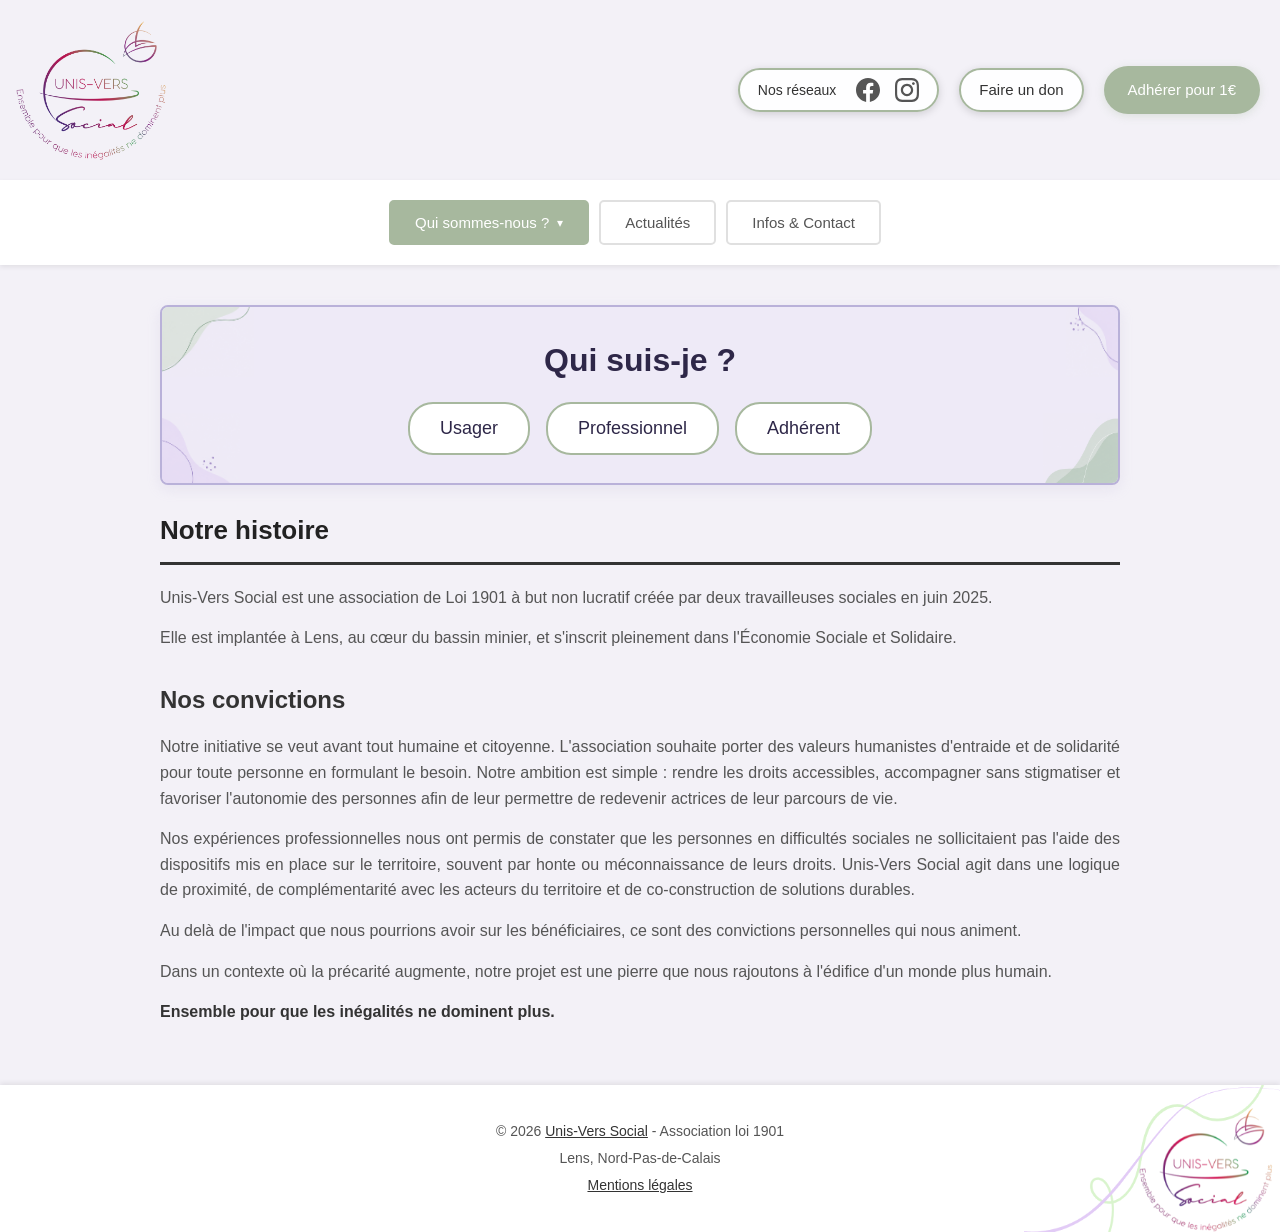
==== private/index.html @ 92f05b3d "footer 2026" ====
<!DOCTYPE html>
<html lang="fr">
<head>
    <meta charset="UTF-8">
    <meta name="viewport" content="width=device-width, initial-scale=1.0">
    <title>Unis-Vers Social - Association</title>
    <link rel="stylesheet" href="style.css">
    <script>
        // Restaure le vrai chemin après le fallback GitHub Pages (voir 404.html)
        (function () {
            var redirect = sessionStorage.redirect;
            delete sessionStorage.redirect;
            if (redirect && redirect !== location.pathname) {
                history.replaceState(null, null, redirect);
            }
        })();
    </script>
</head>
<body>
    <!-- Load Facebook SDK for JavaScript -->
    <div id="fb-root"></div>
    <script async defer crossorigin="anonymous" 
            src="https://connect.facebook.net/fr_FR/sdk.js#xfbml=1&version=v18.0"></script>

    <!-- Bandeau avec logo -->
    <header class="header-banner">
        <div class="header-content">
            <img src="logo.png" alt="Unis-Vers Social" class="logo-image" id="logoHome">
            <button type="button" class="mobile-menu-toggle" id="mobileMenuToggle" aria-label="Ouvrir le menu" aria-expanded="false" aria-controls="headerActions">
                <span></span>
                <span></span>
                <span></span>
            </button>
            <div class="header-actions" id="headerActions">
                <div class="social-networks">
                    <span class="social-label">Nos réseaux</span>
                    <a href="https://www.facebook.com/share/1DfZXjFBxr/" target="_blank" class="social-link" title="Facebook">
                    <svg width="24" height="24" viewBox="0 0 24 24" fill="currentColor">
                        <path d="M24 12.073c0-6.627-5.373-12-12-12s-12 5.373-12 12c0 5.99 4.388 10.954 10.125 11.854v-8.385H7.078v-3.47h3.047V9.43c0-3.007 1.792-4.669 4.533-4.669 1.312 0 2.686.235 2.686.235v2.953H15.83c-1.491 0-1.956.925-1.956 1.874v2.25h3.328l-.532 3.47h-2.796v8.385C19.612 23.027 24 18.062 24 12.073z"/>
                    </svg>
                </a>
                <a href="#" target="_blank" class="social-link" title="Instagram">
                    <svg width="24" height="24" viewBox="0 0 24 24" fill="currentColor">
                        <path d="M12 2.163c3.204 0 3.584.012 4.85.07 3.252.148 4.771 1.691 4.919 4.919.058 1.265.069 1.645.069 4.849 0 3.205-.012 3.584-.069 4.849-.149 3.225-1.664 4.771-4.919 4.919-1.266.058-1.644.07-4.85.07-3.204 0-3.584-.012-4.849-.07-3.26-.149-4.771-1.699-4.919-4.92-.058-1.265-.07-1.644-.07-4.849 0-3.204.013-3.583.07-4.849.149-3.227 1.664-4.771 4.919-4.919 1.266-.057 1.645-.069 4.849-.069zm0-2.163c-3.259 0-3.667.014-4.947.072-4.358.2-6.78 2.618-6.98 6.98-.059 1.281-.073 1.689-.073 4.948 0 3.259.014 3.668.072 4.948.2 4.358 2.618 6.78 6.98 6.98 1.281.058 1.689.072 4.948.072 3.259 0 3.668-.014 4.948-.072 4.354-.2 6.782-2.618 6.979-6.98.059-1.28.073-1.689.073-4.948 0-3.259-.014-3.667-.072-4.947-.196-4.354-2.617-6.78-6.979-6.98-1.281-.059-1.69-.073-4.949-.073zm0 5.838c-3.403 0-6.162 2.759-6.162 6.162s2.759 6.163 6.162 6.163 6.162-2.759 6.162-6.163c0-3.403-2.759-6.162-6.162-6.162zm0 10.162c-2.209 0-4-1.79-4-4 0-2.209 1.791-4 4-4s4 1.791 4 4c0 2.21-1.791 4-4 4zm6.406-11.845c-.796 0-1.441.645-1.441 1.44s.645 1.44 1.441 1.44c.795 0 1.439-.645 1.439-1.44s-.644-1.44-1.439-1.44z"/>
                    </svg>
                </a>
            </div>
            <a href="https://www.helloasso.com/associations/unis-vers-social/paiements/dons-association-unis-vers-social" target="_blank" class="donation-button-secondary" id="donationButton">
                Faire un don
            </a>
            <a href="https://urls.fr/rb1Bbg" target="_blank" class="join-button" id="joinButton">
                Adhérer pour 1€
            </a>
            </div>
        </div>
    </header>

    <!-- Navigation -->
    <nav class="navigation">
        <div class="nav-item has-submenu nav-not-adherent" data-submenu="qui-sommes-nous">
            <button type="button" class="nav-button nav-category-toggle active" aria-expanded="false">
                Qui sommes-nous ? <span class="nav-chevron-inline">▾</span>
            </button>
            <div class="nav-dropdown" data-submenu-panel="qui-sommes-nous">
                <button type="button" class="nav-button nav-always active" data-section="identite">Notre histoire</button>

                <button type="button" class="nav-button nav-always" data-section="equipes">Nos équipes</button>
            </div>
        </div>

        <div class="nav-item has-submenu nav-profile-only nav-hidden" data-submenu="services">
            <div class="nav-item-buttons">
                <button class="nav-button"
                        data-target-usager="services-usager"
                        data-target-professionnel="services-professionnel">Nos services & missions</button>
                <button type="button" class="nav-chevron-toggle" aria-label="Afficher les sous-pages" aria-expanded="false">▾</button>
            </div>
            <div class="nav-dropdown" data-submenu-panel="services"></div>
        </div>

        <button class="nav-button nav-profile-only nav-hidden"
                data-target-usager="modalites-usager"
                data-target-professionnel="modalites-professionnel">Nos modalités d'intervention</button>
        <button class="nav-button nav-pro-only nav-hidden"
                data-target-professionnel="partenaires-professionnel">Nos partenaires & financeurs</button>

        <div class="nav-item has-submenu nav-adherent-only nav-hidden" data-submenu="assemblee">
            <button type="button" class="nav-button nav-category-toggle" aria-expanded="false">
                Assemblée générale <span class="nav-chevron-inline">▾</span>
            </button>
            <div class="nav-dropdown" data-submenu-panel="assemblee"></div>
        </div>

        <button class="nav-button nav-always" data-section="actualites">Actualités</button>
        <button class="nav-button nav-always" data-section="contact">Infos & Contact</button>
        <span class="nav-profile-switcher" id="profileSwitcher"></span>
    </nav>

    <!-- Contenu principal -->
    <main class="main-content">
        <!-- Notre histoire -->
        <section class="content-section active" id="identite">
            <!-- Sélecteur de profil -->
            <div class="profile-selector">
                <div class="profile-selector-corners" aria-hidden="true">
                    <span class="corner-tl"></span>
                    <span class="corner-tr"></span>
                    <span class="corner-bl"></span>
                    <span class="corner-br"></span>
                </div>
                <p class="profile-selector-label">Qui suis-je ?</p>
                <div class="profile-selector-options">
                    <button class="profile-button" data-profile="usager">Usager</button>
                    <button class="profile-button" data-profile="professionnel">Professionnel</button>
                    <button class="profile-button" data-profile="adherent">Adhérent</button>
                </div>
            </div>

            <h1>Notre histoire</h1>

            <p>Unis-Vers Social est une association de Loi 1901 à but non lucratif créée par deux travailleuses sociales en juin 2025.</p>
            <p>Elle est implantée à Lens, au cœur du bassin minier, et s'inscrit pleinement dans l'Économie Sociale et Solidaire.</p>

            <h2>Nos convictions</h2>
            <p>Notre initiative se veut avant tout humaine et citoyenne. L'association souhaite porter des valeurs humanistes d'entraide et de solidarité pour toute personne en formulant le besoin. Notre ambition est simple : rendre les droits accessibles, accompagner sans stigmatiser et favoriser l'autonomie des personnes afin de leur permettre de redevenir actrices de leur parcours de vie.</p>
            <p>Nos expériences professionnelles nous ont permis de constater que les personnes en difficultés sociales ne sollicitaient pas l'aide des dispositifs mis en place sur le territoire, souvent par honte ou méconnaissance de leurs droits. Unis-Vers Social agit dans une logique de proximité, de complémentarité avec les acteurs du territoire et de co-construction de solutions durables.</p>
            <p>Au delà de l'impact que nous pourrions avoir sur les bénéficiaires, ce sont des convictions personnelles qui nous animent.</p>
            <p>Dans un contexte où la précarité augmente, notre projet est une pierre que nous rajoutons à l'édifice d'un monde plus humain.</p>
            <p><strong>Ensemble pour que les inégalités ne dominent plus.</strong></p>
        </section>

        <!-- Accueil profil Usager -->
        <section class="content-section" id="accueil-usager">
            <h1>Espace Usager</h1>
            <p>Contenu à venir.</p>
        </section>

        <!-- Accueil profil Professionnel -->
        <section class="content-section" id="accueil-professionnel">
            <h1>Espace Professionnel</h1>
            <p>Contenu à venir.</p>
        </section>

        <!-- Accueil profil Adhérent -->
        <section class="content-section" id="accueil-adherent">
            <h1>Espace Adhérent</h1>
            <p>Contenu à venir.</p>
        </section>

        <!-- Écran de code d'accès Adhérent -->
        <section class="content-section" id="adherent-code">
            <h1>Espace Adhérent</h1>
            <p>Cet espace est réservé aux adhérents de l'association. Merci de saisir votre code d'accès pour continuer.</p>
            <form id="adherentCodeForm" class="adherent-code-form">
                <input type="text" id="adherentCodeInput" class="adherent-code-input" placeholder="Code d'accès" autocomplete="off">
                <button type="submit" class="nav-button">Valider</button>
            </form>
            <p id="adherentCodeError" class="adherent-code-error" hidden>Code incorrect, merci de réessayer.</p>
        </section>

        <!-- Assemblée générale - Documents -->
        <section class="content-section" id="ag-documents">
            <h1>Documents</h1>
            <p>Contenu à venir.</p>
        </section>

        <!-- Assemblée générale - Évènements à venir -->
        <section class="content-section" id="ag-evenements">
            <h1>Évènements à venir</h1>
            <p>Contenu à venir.</p>
        </section>

        <!-- Assemblée générale - Mes propositions -->
        <section class="content-section" id="ag-propositions">
            <h1>Mes propositions</h1>
            <p>Vous avez une idée à soumettre au bureau de l'association ? Utilisez le formulaire ci-dessous.</p>
            <form id="propositionForm" class="proposition-form">
                <label for="propositionNom">Nom</label>
                <input type="text" id="propositionNom" name="nom" required>

                <label for="propositionPrenom">Prénom</label>
                <input type="text" id="propositionPrenom" name="prenom" required>

                <label for="propositionEmail">Email</label>
                <input type="email" id="propositionEmail" name="email" required>

                <label for="propositionTitre">Titre de la proposition</label>
                <input type="text" id="propositionTitre" name="titre" required>

                <label for="propositionDetail">Votre proposition</label>
                <textarea id="propositionDetail" name="detail" rows="6" required></textarea>

                <button type="submit" class="nav-button">Je soumets mon idée</button>
            </form>
            <p id="propositionSuccess" class="proposition-success" hidden>Merci, votre proposition a bien été enregistrée !</p>
        </section>

        <!-- Nos services & missions - Usager -->
        <section class="content-section" id="services-usager">
            <h1>Nos services & missions</h1>
            <p>Unis-Vers social propose à ses usagers des accompagnements individuels ou collectifs adaptés aux besoins de chacun.</p>
            <div class="service-cards">
                <button type="button" class="service-card service-card-violet" data-section="accompagnements-individuels">
                    <span class="service-card-silhouette service-card-silhouette-solo" aria-hidden="true"></span>
                    <span class="service-card-title">Accompagnements individuels</span>
                </button>
                <button type="button" class="service-card service-card-green" data-section="accompagnements-collectifs">
                    <span class="service-card-silhouette service-card-silhouette-groupe" aria-hidden="true"></span>
                    <span class="service-card-title">Accompagnements collectifs</span>
                </button>
            </div>
        </section>

        <!-- Nos services & missions - sous-pages Usager -->
        <section class="content-section" id="accompagnements-individuels">
            <h1>L'association peut vous aider sur :</h1>
            <div class="theme-accordion">
                <div class="theme-accordion-item">
                    <button type="button" class="theme-accordion-toggle theme-accent-1" aria-expanded="false" aria-controls="theme-panel-1">
                        <span class="theme-accordion-dot" aria-hidden="true"></span>
                        <span class="theme-accordion-label">Ouverture &amp; maintien de droits</span>
                        <span class="theme-accordion-chevron" aria-hidden="true">▾</span>
                    </button>
                    <div class="theme-accordion-panel" id="theme-panel-1" hidden>
                        <ul>
                            <li>Droits CAF</li>
                            <li>Droits CPAM</li>
                            <li>Droits CARSAT</li>
                            <li>Droits France Travail</li>
                            <li>Aide alimentaire</li>
                        </ul>
                    </div>
                </div>
                <div class="theme-accordion-item">
                    <button type="button" class="theme-accordion-toggle theme-accent-2" aria-expanded="false" aria-controls="theme-panel-2">
                        <span class="theme-accordion-dot" aria-hidden="true"></span>
                        <span class="theme-accordion-label">Administratif &amp; juridique</span>
                        <span class="theme-accordion-chevron" aria-hidden="true">▾</span>
                    </button>
                    <div class="theme-accordion-panel" id="theme-panel-2" hidden>
                        <ul>
                            <li>Aide à la gestion de documents</li>
                            <li>Remplir ou comprendre un formulaire</li>
                            <li>Être conseillé ou orienté</li>
                        </ul>
                    </div>
                </div>
                <div class="theme-accordion-item">
                    <button type="button" class="theme-accordion-toggle theme-accent-3" aria-expanded="false" aria-controls="theme-panel-3">
                        <span class="theme-accordion-dot" aria-hidden="true"></span>
                        <span class="theme-accordion-label">Budget</span>
                        <span class="theme-accordion-chevron" aria-hidden="true">▾</span>
                    </button>
                    <div class="theme-accordion-panel" id="theme-panel-3" hidden>
                        <ul>
                            <li>Établir ou gérer le budget</li>
                            <li>Prioriser les dépenses</li>
                            <li>Demander une aide financière</li>
                        </ul>
                    </div>
                </div>
                <div class="theme-accordion-item">
                    <button type="button" class="theme-accordion-toggle theme-accent-4" aria-expanded="false" aria-controls="theme-panel-4">
                        <span class="theme-accordion-dot" aria-hidden="true"></span>
                        <span class="theme-accordion-label">Logement</span>
                        <span class="theme-accordion-chevron" aria-hidden="true">▾</span>
                    </button>
                    <div class="theme-accordion-panel" id="theme-panel-4" hidden>
                        <ul>
                            <li>Faire et suivre ma demande de logement</li>
                            <li>Demander une mutation</li>
                            <li>Être reconnu prioritaire</li>
                            <li>Obtenir une aide à l'installation</li>
                            <li>FSL / FPEL</li>
                            <li>Adapter mon logement</li>
                            <li>Logement indigne ou indécent</li>
                        </ul>
                    </div>
                </div>
                <div class="theme-accordion-item">
                    <button type="button" class="theme-accordion-toggle theme-accent-5" aria-expanded="false" aria-controls="theme-panel-5">
                        <span class="theme-accordion-dot" aria-hidden="true"></span>
                        <span class="theme-accordion-label">Parentalité</span>
                        <span class="theme-accordion-chevron" aria-hidden="true">▾</span>
                    </button>
                    <div class="theme-accordion-panel" id="theme-panel-5" hidden>
                        <ul>
                            <li>Aide aux démarches suite séparation ou divorce</li>
                        </ul>
                    </div>
                </div>
                <div class="theme-accordion-item">
                    <button type="button" class="theme-accordion-toggle theme-accent-6" aria-expanded="false" aria-controls="theme-panel-6">
                        <span class="theme-accordion-dot" aria-hidden="true"></span>
                        <span class="theme-accordion-label">Jeunes et étudiants</span>
                        <span class="theme-accordion-chevron" aria-hidden="true">▾</span>
                    </button>
                    <div class="theme-accordion-panel" id="theme-panel-6" hidden>
                        <ul>
                            <li>Contrat jeune majeur</li>
                            <li>Bourse</li>
                            <li>RSA jeunes</li>
                            <li>Génération HDF</li>
                            <li>Aide au permis de conduire</li>
                        </ul>
                    </div>
                </div>
                <div class="theme-accordion-item">
                    <button type="button" class="theme-accordion-toggle theme-accent-7" aria-expanded="false" aria-controls="theme-panel-7">
                        <span class="theme-accordion-dot" aria-hidden="true"></span>
                        <span class="theme-accordion-label">Insertion professionnelle</span>
                        <span class="theme-accordion-chevron" aria-hidden="true">▾</span>
                    </button>
                    <div class="theme-accordion-panel" id="theme-panel-7" hidden>
                        <ul>
                            <li>Aide à la rédaction de CV et lettre de motivation</li>
                            <li>Levée des freins périphériques</li>
                            <li>Orientation vers les acteurs du territoire</li>
                        </ul>
                    </div>
                </div>
                <div class="theme-accordion-item">
                    <button type="button" class="theme-accordion-toggle theme-accent-8" aria-expanded="false" aria-controls="theme-panel-8">
                        <span class="theme-accordion-dot" aria-hidden="true"></span>
                        <span class="theme-accordion-label">Santé</span>
                        <span class="theme-accordion-chevron" aria-hidden="true">▾</span>
                    </button>
                    <div class="theme-accordion-panel" id="theme-panel-8" hidden>
                        <ul>
                            <li>Complémentaire santé solidaire</li>
                            <li>Indemnités journalières</li>
                            <li>Invalidité</li>
                            <li>Maladie professionnelle</li>
                        </ul>
                    </div>
                </div>
                <div class="theme-accordion-item">
                    <button type="button" class="theme-accordion-toggle theme-accent-9" aria-expanded="false" aria-controls="theme-panel-9">
                        <span class="theme-accordion-dot" aria-hidden="true"></span>
                        <span class="theme-accordion-label">Handicap</span>
                        <span class="theme-accordion-chevron" aria-hidden="true">▾</span>
                    </button>
                    <div class="theme-accordion-panel" id="theme-panel-9" hidden>
                        <ul>
                            <li>Dossier MDPH</li>
                            <li>Allocation Adulte Handicapé (AAH)</li>
                            <li>Allocation d'Éducation Enfant Handicapé (AEEH)</li>
                            <li>Reconnaissance en Qualité de Travailleur Handicapé (RQTH)</li>
                            <li>Prestation Compensatoire du Handicap (PCH)</li>
                            <li>Orientation scolaire et professionnelle</li>
                        </ul>
                    </div>
                </div>
                <div class="theme-accordion-item">
                    <button type="button" class="theme-accordion-toggle theme-accent-10" aria-expanded="false" aria-controls="theme-panel-10">
                        <span class="theme-accordion-dot" aria-hidden="true"></span>
                        <span class="theme-accordion-label">Vieillissement</span>
                        <span class="theme-accordion-chevron" aria-hidden="true">▾</span>
                    </button>
                    <div class="theme-accordion-panel" id="theme-panel-10" hidden>
                        <ul>
                            <li>Retraite et complémentaire</li>
                            <li>Allocation de Solidarité aux Personnes Âgées (ASPA)</li>
                            <li>Allocation Personnalisée d'Autonomie (APA)</li>
                            <li>Aide sociale départementale</li>
                            <li>Bien vieillir chez soi</li>
                        </ul>
                    </div>
                </div>
            </div>
        </section>
        <section class="content-section" id="accompagnements-collectifs">
            <h1>Accompagnements collectifs</h1>
            <p>Des ateliers thématiques de groupe seront prochainement proposés. Chacun d'entre eux sera organisé pour et avec vous. Restez connectés.</p>
        </section>

        <!-- Nos services & missions - Professionnel -->
        <section class="content-section" id="services-professionnel">
            <h1>Nos services & missions</h1>
            <p>Unis-Vers Social intervient auprès de l'ensemble des habitants qui rencontrent des difficultés sociales, administratives ou d'accès aux droits.</p>
            
            <h2>Nos missions principales</h2>
            <ul>
                <li>Réaliser un diagnostic social individualisé et définir des objectifs d'accompagnement adaptés</li>
                <li>Informer les personnes sur leurs droits et dispositifs existants</li>
                <li>Accompagner les démarches administratives et sociales, tout en favorisant l'autonomie</li>
                <li>Constituer et déposer des dossiers d'aides nécessitant l'intervention d'un travailleur social</li>
                <li>Garantir l'accès aux droits des publics isolés ou fragilisés, notamment par des actions « aller-vers »</li>
                <li>Faciliter la prise en charge des problématiques sociales sur le territoire</li>
                <li>Travailler en réseau avec les acteurs sociaux, médico-sociaux et institutionnels</li>
            </ul>

            <h2>Le pôle social</h2>
            <p>Nos actions s'organisent autour de plusieurs axes complémentaires :</p>
            <ul>
                <li><strong>Accès au droit :</strong> information, orientation, accompagnement administratif</li>
                <li><strong>Vie sociale :</strong> ateliers et actions collectives favorisant le lien social (budget, logement, parentalité, insertion, numérique, écologie…)</li>
                <li><strong>Marchés publics et appels à projets :</strong> développement d'actions structurantes pour pérenniser les missions de l'association</li>
            </ul>
        </section>

        <!-- Nos équipes -->
        <section class="content-section" id="equipes">
            <!-- Sélecteur de profil -->
            <div class="profile-selector">
                <div class="profile-selector-corners" aria-hidden="true">
                    <span class="corner-tl"></span>
                    <span class="corner-tr"></span>
                    <span class="corner-bl"></span>
                    <span class="corner-br"></span>
                </div>
                <p class="profile-selector-label">Qui suis-je ?</p>
                <div class="profile-selector-options">
                    <button class="profile-button" data-profile="usager">Usager</button>
                    <button class="profile-button" data-profile="professionnel">Professionnel</button>
                    <button class="profile-button" data-profile="adherent">Adhérent</button>
                </div>
            </div>

            <h1>Nos équipes</h1>
            <p>L'association repose sur une dynamique collective et engagée.</p>

            <h2>Les dirigeantes</h2>
            <p>L'association est portée par un duo complémentaire de professionnelles engagées :</p>
            <div class="team-grid">
                <div class="team-card">
                    <div class="team-card-header">
                        <div class="team-avatar avatar-violet">
                            <img src="gwen.png" alt="Photo de Gwen" class="team-photo">
                        </div>
                        <div class="team-info">
                            <h3 class="team-name">Gwen</h3>
                            <p class="team-role">Conseillère en économie sociale et familiale, co-dirigeante de l'association et bénévole.</p>
                        </div>
                    </div>
                    <div class="team-postit team-postit-violet">
                        <span class="team-postit-pin" aria-hidden="true"></span>
                        <p class="team-postit-title">Nos +</p>
                        <p>Administratif/juridique, logement, budget, insertion, partenariats</p>
                    </div>
                </div>
                <div class="team-card">
                    <div class="team-card-header">
                        <div class="team-avatar avatar-green">
                            <img src="lea.png" alt="Photo de Léa" class="team-photo">
                        </div>
                        <div class="team-info">
                            <h3 class="team-name">Léa</h3>
                            <p class="team-role">Monitrice éducatrice, co-dirigeante de l'association et bénévole.</p>
                        </div>
                    </div>
                    <div class="team-postit team-postit-green">
                        <span class="team-postit-pin" aria-hidden="true"></span>
                        <p class="team-postit-title">Nos +</p>
                        <p>Santé, vieillissement, handicap, logement, budget, finances</p>
                    </div>
                </div>
            </div>

            <h2>Une équipe engagée</h2>
            <p><strong>Les bénévoles</strong>, au cœur de notre action, partagent nos valeurs de solidarité et de bienveillance. Ils contribuent activement à la vie de l'association et à la lutte contre les difficultés du quotidien.</p>
            <div class="team-grid">
                <div class="team-card">
                    <div class="team-card-header">
                        <div class="team-avatar team-avatar-placeholder avatar-violet" aria-hidden="true">
                            <svg viewBox="0 0 100 100" width="72" height="72" fill="currentColor"><circle cx="50" cy="36" r="20"/><path d="M50 62c-24 0-38 14-38 30v4h76v-4c0-16-14-30-38-30z"/></svg>
                        </div>
                        <div class="team-info">
                            <h3 class="team-name">Lucas</h3>
                            <p class="team-role">Développeur, bénévole de l'association</p>
                        </div>
                    </div>
                    <div class="team-postit team-postit-violet">
                        <span class="team-postit-pin" aria-hidden="true"></span>
                        <p class="team-postit-title">Nos +</p>
                        <p>Création et tenue du site internet</p>
                    </div>
                </div>
                <div class="team-card">
                    <div class="team-card-header">
                        <div class="team-avatar team-avatar-placeholder avatar-green" aria-hidden="true">
                            <svg viewBox="0 0 100 100" width="72" height="72" fill="currentColor"><circle cx="50" cy="36" r="20"/><path d="M50 62c-24 0-38 14-38 30v4h76v-4c0-16-14-30-38-30z"/></svg>
                        </div>
                        <div class="team-info">
                            <h3 class="team-name">Salima</h3>
                            <p class="team-role">Comptable, bénévole de l'association</p>
                        </div>
                    </div>
                    <div class="team-postit team-postit-green">
                        <span class="team-postit-pin" aria-hidden="true"></span>
                        <p class="team-postit-title">Nos +</p>
                        <p>Création du site internet, aide à la comptabilité</p>
                    </div>
                </div>
            </div>
            <p><strong>Le bureau de l'association</strong>, garant du projet associatif, définit les orientations stratégiques et veille à la cohérence des actions menées.</p>
            <p><strong>Les partenaires professionnels</strong>, qu'ils soient associatifs, institutionnels ou privés, participent à une prise en charge globale et coordonnée des publics.</p>
            <p><strong>Les salariés</strong>, amenés à rejoindre la structure dans le cadre de marchés publics ou d'appels à projets, viendront renforcer l'expertise et la capacité d'action de l'association.</p>
        </section>

        <!-- Nos modalités d'intervention - Usager -->
        <section class="content-section" id="modalites-usager">
            <h1>Nos modalités d'intervention</h1>
            <p>Vous habitez dans l'une des 36 communes de la Communauté d'Agglomération de Lens-Liévin (CALL), l'association peut vous rencontrer à domicile après un premier contact par téléphone ou mail.</p>
            <p>Vous habitez dans le Bassin minier mais ne faites pas partie de la CALL ou vous ne voulez pas nous recevoir chez vous, nous pouvons vous conseiller par téléphone ou lors d'une de nos permanences.</p>
            <div class="modalites-links">
                <button type="button" class="modalite-link section-nav-link" data-section="contact">
                    <span class="modalite-link-icon" aria-hidden="true">
                        <svg viewBox="0 0 24 24" width="28" height="28" fill="none" stroke="currentColor" stroke-width="2" stroke-linecap="round" stroke-linejoin="round"><path d="M4 4h16v16H4z" opacity="0"/><path d="M3 6l9 7 9-7"/><rect x="3" y="4" width="18" height="16" rx="2"/></svg>
                    </span>
                    <span>Contacter l'association</span>
                </button>
                <a class="modalite-link" href="https://www.agglo-lenslievin.fr/le-territoire-de-la-communaute-dagglomeration-de-lens-lievin/36-communes/" target="_blank" rel="noopener">
                    <span class="modalite-link-icon" aria-hidden="true">
                        <svg viewBox="0 0 24 24" width="28" height="28" fill="none" stroke="currentColor" stroke-width="2" stroke-linecap="round" stroke-linejoin="round"><path d="M12 21s-7-6.2-7-11.5A7 7 0 0 1 19 9.5C19 14.8 12 21 12 21z"/><circle cx="12" cy="9.5" r="2.5"/></svg>
                    </span>
                    <span>Savoir si je fais partie de la CALL</span>
                </a>
            </div>
        </section>

        <!-- Nos modalités d'intervention - Professionnel -->
        <section class="content-section" id="modalites-professionnel">
            <h1>Nos modalités d'intervention</h1>
            <p>Unis-Vers Social privilégie une intervention de proximité, adaptée aux réalités du territoire.</p>
            <ul>
                <li>Permanences physiques dans les communes partenaires mettant à disposition un lieu d'accueil</li>
                <li>Permanence téléphonique du lundi au vendredi, de 9h à 17h</li>
                <li>Contact par mail pour toute demande effectuée en dehors des horaires d'ouverture</li>
                <li>Accueil sur rendez-vous ou orientation par les partenaires du territoire</li>
            </ul>
            <p>Les modalités précises (lieux, horaires, prise de rendez-vous) sont communiquées en fonction des communes et des partenariats en cours.</p>
            <p>Notre secteur d'intervention couvre en priorité la Communauté d'Agglomération de Lens-Liévin et la Communauté d'Agglomération Béthune Bruay Artois Lys Romane, avec une vocation à s'étendre à l'ensemble du Nord et du Pas-de-Calais.</p>
        </section>

        <!-- Nos partenaires & financeurs - Professionnel -->
        <section class="content-section" id="partenaires-professionnel">
            <h1>Nos partenaires & financeurs</h1>
            <p>Unis-Vers Social inscrit son action dans une logique de coopération territoriale.</p>
            
            <h2>Nos partenaires</h2>
            <p>Nous travaillons en complémentarité avec :</p>
            <ul>
                <li>Les collectivités territoriales et les communes</li>
                <li>Les associations locales</li>
                <li>Les structures publiques et privées du champ social et médico-social</li>
            </ul>
            <p>Ces partenariats permettent d'harmoniser les pratiques, de faciliter l'orientation des publics et de construire des actions communes au service des habitants.</p>

            <h2>Nos financeurs</h2>
            <p>Le fonctionnement de l'association repose sur :</p>
            <ul>
                <li>Les subventions publiques, notamment pour le démarrage de l'activité</li>
                <li>Les dons et cotisations, ouverts à tous</li>
                <li>Les marchés publics et appels à projets, garants de la pérennité et de l'indépendance financière</li>
            </ul>
            <p>L'association vise à terme l'obtention des agréments Entreprise Solidaire d'Utilité Sociale (ESUS) et Association Reconnue d'Utilité Publique (ARUP), gages de reconnaissance et de solidité de son action.</p>
        </section>

        <!-- Actualités -->
        <section class="content-section" id="actualites">
            <!-- Sélecteur de profil -->
            <div class="profile-selector">
                <div class="profile-selector-corners" aria-hidden="true">
                    <span class="corner-tl"></span>
                    <span class="corner-tr"></span>
                    <span class="corner-bl"></span>
                    <span class="corner-br"></span>
                </div>
                <p class="profile-selector-label">Qui suis-je ?</p>
                <div class="profile-selector-options">
                    <button class="profile-button" data-profile="usager">Usager</button>
                    <button class="profile-button" data-profile="professionnel">Professionnel</button>
                    <button class="profile-button" data-profile="adherent">Adhérent</button>
                </div>
            </div>

            <h1>Actualités</h1>
            <p>Retrouvez toutes nos dernières actualités et actions sur notre page Facebook :</p>
            <div class="fb-container">
                <iframe src="https://www.facebook.com/plugins/page.php?href=https%3A%2F%2Fwww.facebook.com%2Fprofile.php%3Fid%3D61581809484641&tabs=timeline&width=500&height=600&small_header=false&adapt_container_width=true&hide_cover=false&show_facepile=true" 
                        width="500" 
                        height="600" 
                        style="border:none;overflow:hidden;max-width:100%;" 
                        scrolling="no" 
                        frameborder="0" 
                        allowfullscreen="true" 
                        allow="autoplay; clipboard-write; encrypted-media; picture-in-picture; web-share"></iframe>
            </div>
            <p style="margin-top: 20px;"><a href="https://www.facebook.com/people/Association-Unis-Vers-Social/61581809484641/" target="_blank" class="contact-link">→ Voir notre page Facebook</a></p>
        </section>

        <!-- Infos & Contact -->
        <section class="content-section" id="contact">
            <!-- Sélecteur de profil -->
            <div class="profile-selector">
                <div class="profile-selector-corners" aria-hidden="true">
                    <span class="corner-tl"></span>
                    <span class="corner-tr"></span>
                    <span class="corner-bl"></span>
                    <span class="corner-br"></span>
                </div>
                <p class="profile-selector-label">Qui suis-je ?</p>
                <div class="profile-selector-options">
                    <button class="profile-button" data-profile="usager">Usager</button>
                    <button class="profile-button" data-profile="professionnel">Professionnel</button>
                    <button class="profile-button" data-profile="adherent">Adhérent</button>
                </div>
            </div>

            <h1>Infos & Contact</h1>
            
            <h2>Nous contacter</h2>
            <p><strong>Téléphone :</strong> 06.51.07.83.58</p>
            <p><strong>Email :</strong> contact@unis-vers-social.fr</p>
            <p><strong>Adresse :</strong> Le Toit Commun au 15 Rue Lanoy à Lens, Nord-Pas-de-Calais</p>
            
            <h2>Horaires de permanence</h2>
            <p><strong>Permanence téléphonique :</strong><br>
Du lundi au vendredi, de 9h à 17h</p>
            <p><strong>Permanences physiques :</strong><br>
Sur rendez-vous dans les communes partenaires</p>
            
            <h2>Suivez-nous</h2>
            <p>Retrouvez toutes nos actualités et actions sur nos réseaux sociaux :</p>
            <ul>
                <li><strong>Facebook :</strong> <a href="https://www.facebook.com/share/1DfZXjFBxr/" target="_blank">Page Facebook Unis-Vers Social</a></li>
                <li><strong>Instagram :</strong> Prochainement disponible</li>
            </ul>
            
            <h2>Faire un don</h2>
            <p>Votre soutien est essentiel pour poursuivre nos actions au service des personnes en difficulté. Vous pouvez faire un don en ligne via HelloAsso :</p>
            <p><a href="https://www.helloasso.com/associations/unis-vers-social/paiements/dons-association-unis-vers-social" target="_blank" class="contact-link">→ Faire un don en ligne</a></p>
            
            <h2>Rejoindre l'association</h2>
            <p>Vous souhaitez devenir bénévole ou adhérer à l'association ? N'hésitez pas à nous contacter pour échanger sur les différentes façons de vous impliquer.</p>
        </section>

        <!-- Mentions légales -->
        <section class="content-section" id="mentions-legales">
            <h1>Mentions légales</h1>

            <h2>Éditeur du site</h2>
            <p>Le présent site est édité par l'association <strong>Unis-Vers Social</strong>, association loi 1901.</p>
            <p><strong>Forme juridique :</strong> Association loi 1901</p>
            <p><strong>Siège social / coordonnées :</strong> Le Toit Commun, 15 Rue Lanoy, Lens, Nord-Pas-de-Calais</p>
            <p><strong>SIRET :</strong> 990 890 220 00017</p>
            <p><strong>Code APE :</strong> 94.99Z</p>
            <p><strong>Email :</strong> contact@unis-vers-social.fr</p>

            <h2>Directrice de la publication</h2>
            <p>La publication du site est assurée par les co-dirigeantes de l'association, Gwen et Léa.</p>

            <h2>Hébergement</h2>
            <p>Ce site est hébergé par :</p>
            <p><strong>GitHub, Inc.</strong><br>
            88 Colin P. Kelly Jr. Street, San Francisco, CA 94107, États-Unis</p>

            <h2>Nom de domaine</h2>
            <p>Le nom de domaine de ce site est enregistré auprès de :</p>
            <p><strong>OVH SAS</strong><br>
            2 rue Kellermann, 59100 Roubaix, France</p>

            <h2>Propriété intellectuelle</h2>
            <p>L'ensemble des contenus présents sur ce site (textes, images, logo) est la propriété d'Unis-Vers Social, sauf mention contraire, et ne peut être reproduit sans autorisation préalable.</p>
        </section>
    </main>

    <!-- Footer -->
    <footer class="footer">
        <img src="footer-bottom-right.png" alt="" class="footer-decoration" aria-hidden="true">
        <p>&copy; 2026 <a href="Statuts association Unis-Vers Social.pdf" target="_blank" class="footer-link">Unis-Vers Social</a> - Association loi 1901</p>
        <p>Lens, Nord-Pas-de-Calais</p>
        <p><button type="button" class="footer-link footer-link-button section-nav-link" data-section="mentions-legales">Mentions légales</button></p>
    </footer>

    <script src="script.js"></script>
</body>
</html>
---- private/style.css ----
/* ==========================================================================
   Palette centralisée — seul endroit à modifier pour changer les couleurs
   ========================================================================== */
:root {
    /* Marque */
    --color-primary: #A7B89E;
    --color-primary-hover: #8E9C86;
    --color-secondary: #B9B1D9;
    --color-secondary-hover: #9D96B8;
    --color-secondary-tint: #F1EFF7;
    --color-primary-tint: #EEF2EC;
    --color-offwhite: #F3F1F7;
    --color-highlight-bg: #B9B1D9;
    --color-highlight-bg-soft: #EAE8F4;
    --color-highlight-text: #2E2748;

    /* Neutres */
    --color-white: #ffffff;
    --color-text: #333333;
    --color-text-muted: #555555;
    --color-text-heading: #222222;
    --color-border: #e0e0e0;
    --color-border-hover: #999999;
    --color-bg-hover: #f0f0f0;

    /* Retours utilisateur */
    --color-error: #c0392b;
    --color-success: #1e7e34;

    /* Réseaux sociaux */
    --color-facebook: #1877f2;
    --color-instagram: #e4405f;
}

/* Reset et styles de base */
* {
    margin: 0;
    padding: 0;
    box-sizing: border-box;
}

html {
    overflow-x: hidden;
}

body {
    font-family: 'Segoe UI', Tahoma, Geneva, Verdana, sans-serif;
    line-height: 1.6;
    color: var(--color-text);
    background-color: var(--color-offwhite);
    overflow-x: hidden;
    width: 100%;
}

/* Bandeau header */
.header-banner {
    width: 100%;
    background-color: var(--color-offwhite);
    box-shadow: 0 2px 5px rgba(0, 0, 0, 0.1);
    padding: 20px 0;
}

.header-content {
    width: 100%;
    max-width: none;
    padding: 0 20px 0 15px;
    display: flex;
    justify-content: space-between;
    align-items: center;
}

.logo-image {
    height: 140px;
    width: auto;
    display: block;
    margin-left: 0;
    cursor: pointer;
}

.header-actions {
    display: flex;
    gap: 20px;
    align-items: center;
}

/* Bouton burger — masqué sur desktop, activé uniquement en media query mobile */
.mobile-menu-toggle {
    display: none;
    flex-direction: column;
    justify-content: center;
    gap: 5px;
    width: 44px;
    height: 44px;
    background: transparent;
    border: 2px solid var(--color-border);
    border-radius: 5px;
    cursor: pointer;
    padding: 0;
}

.mobile-menu-toggle span {
    display: block;
    width: 22px;
    height: 2px;
    margin: 0 auto;
    background-color: var(--color-text);
    border-radius: 2px;
    transition: transform 0.25s ease, opacity 0.25s ease;
}

body.mobile-menu-open .mobile-menu-toggle span:nth-child(1) {
    transform: translateY(7px) rotate(45deg);
}

body.mobile-menu-open .mobile-menu-toggle span:nth-child(2) {
    opacity: 0;
}

body.mobile-menu-open .mobile-menu-toggle span:nth-child(3) {
    transform: translateY(-7px) rotate(-45deg);
}

.social-networks {
    display: flex;
    align-items: center;
    gap: 15px;
    background-color: rgba(255, 255, 255, 0.95);
    border: 2px solid var(--color-primary);
    padding: 8px 18px;
    border-radius: 25px;
    box-shadow: 0 2px 8px rgba(0, 0, 0, 0.15);
}

.social-label {
    font-size: 14px;
    font-weight: 500;
    color: var(--color-text);
    margin-right: 5px;
}

.social-link {
    color: var(--color-text-muted);
    transition: color 0.3s ease, transform 0.2s ease;
    display: flex;
    align-items: center;
}

.social-link:hover {
    color: var(--color-facebook);
    transform: scale(1.1);
}

.social-link:last-child:hover {
    color: var(--color-instagram);
}

/* Bouton Faire un don (secondaire, calqué sur "Nos réseaux") */
.donation-button-secondary {
    background-color: rgba(255, 255, 255, 0.95);
    color: var(--color-text);
    border: 2px solid var(--color-primary);
    text-decoration: none;
    padding: 8px 18px;
    border-radius: 25px;
    font-size: 15px;
    font-weight: 500;
    box-shadow: 0 2px 8px rgba(0, 0, 0, 0.15);
    transition: all 0.3s ease;
    white-space: nowrap;
}

.donation-button-secondary:hover {
    transform: scale(1.05);
    box-shadow: 0 2px 8px rgba(167, 184, 158, 0.35);
}

/* "Faire un don" devient le bouton principal une fois l'espace Adhérent débloqué */
.donation-button-secondary.is-primary {
    background-color: var(--color-primary);
    color: var(--color-white);
    border-color: var(--color-primary);
    box-shadow: 0 2px 8px rgba(167, 184, 158, 0.3);
}

.donation-button-secondary.is-primary:hover {
    background-color: var(--color-primary-hover);
    border-color: var(--color-primary-hover);
    box-shadow: 0 4px 12px rgba(167, 184, 158, 0.4);
}

/* Bouton Adhérer (principal) */
.join-button {
    background-color: var(--color-primary);
    color: var(--color-white);
    text-decoration: none;
    padding: 12px 24px;
    border-radius: 25px;
    font-size: 15px;
    font-weight: 500;
    box-shadow: 0 2px 8px rgba(167, 184, 158, 0.3);
    transition: all 0.3s ease;
    white-space: nowrap;
}

.join-button:hover {
    background-color: var(--color-primary-hover);
    transform: translateY(-2px);
    box-shadow: 0 4px 12px rgba(167, 184, 158, 0.4);
}

.join-button.nav-hidden {
    display: none;
}

/* Navigation */
.navigation {
    background-color: var(--color-white);
    display: flex;
    justify-content: center;
    flex-wrap: wrap;
    gap: 10px;
    padding: 20px;
    box-shadow: 0 2px 5px rgba(0, 0, 0, 0.08);
}

.nav-button {
    background-color: transparent;
    color: var(--color-text-muted);
    border: 2px solid var(--color-border);
    padding: 12px 24px;
    font-size: 15px;
    font-weight: 500;
    cursor: pointer;
    border-radius: 5px;
    transition: all 0.3s ease;
    white-space: nowrap;
}

.nav-button:hover {
    background-color: var(--color-secondary-tint);
    border-color: var(--color-secondary);
    color: var(--color-secondary);
}

.nav-button.active {
    background-color: var(--color-primary);
    color: var(--color-white);
    border-color: var(--color-primary);
}

.nav-button.active:hover {
    background-color: var(--color-primary-hover);
    border-color: var(--color-primary-hover);
    color: var(--color-white);
}

.nav-button.nav-hidden,
.nav-item.nav-hidden,
.nav-item.has-submenu.nav-hidden,
.nav-chevron-toggle.nav-hidden,
.nav-dropdown.nav-hidden {
    display: none;
}

/* Nav avec sous-menu (Qui sommes-nous ? / Nos équipes / Nos services & missions) */
.has-submenu {
    position: relative;
}

.nav-item.has-submenu {
    display: inline-flex;
    flex-direction: column;
}

.nav-category-toggle {
    display: inline-flex;
    align-items: center;
    gap: 8px;
}

.nav-chevron-inline {
    font-size: 12px;
    transition: transform 0.3s ease;
}

.nav-item-buttons {
    display: flex;
    align-items: stretch;
    border: 2px solid var(--color-border);
    border-radius: 5px;
    overflow: hidden;
    transition: all 0.3s ease;
}

.nav-item-buttons:hover {
    border-color: var(--color-secondary);
}

.nav-item .nav-item-buttons .nav-button {
    border: none;
    border-radius: 0;
}

.nav-chevron-toggle {
    background-color: transparent;
    border: none;
    padding: 0 14px;
    font-size: 12px;
    color: var(--color-text-muted);
    cursor: pointer;
    transition: all 0.3s ease;
}

.nav-chevron-toggle:hover {
    background-color: var(--color-secondary-tint);
    color: var(--color-secondary);
}

/* Uniformise le chevron des menus "bouton scindé" (ex: Nos services & missions)
   avec celui des menus catégorie (ex: Qui sommes-nous ?) : pas de séparateur visible,
   même fond au survol que le libellé, pour former un seul bloc cohérent. */
.nav-item-buttons .nav-chevron-toggle {
    padding: 0 16px;
    font-size: 11px;
}

.has-submenu.open > .nav-category-toggle .nav-chevron-inline {
    transform: rotate(180deg);
}

.has-submenu.open > .nav-item-buttons > .nav-chevron-toggle {
    transform: rotate(180deg);
}

.has-submenu.open > .nav-subitem-row > .nav-chevron-toggle {
    transform: rotate(90deg);
}

.nav-dropdown {
    display: none;
    position: absolute;
    top: 100%;
    left: 0;
    margin-top: 0;
    min-width: 100%;
    width: max-content;
    background-color: var(--color-white);
    border: 2px solid var(--color-border);
    border-radius: 5px;
    box-shadow: 0 4px 12px rgba(0, 0, 0, 0.12);
    padding: 8px;
    flex-direction: column;
    gap: 4px;
    z-index: 20;
}

.has-submenu.open > .nav-dropdown {
    display: flex;
}

@media (hover: hover) and (pointer: fine) {
    .has-submenu:hover > .nav-dropdown {
        display: flex;
    }

    .has-submenu:hover > .nav-dropdown.nav-hidden {
        display: none;
    }
}

.nav-dropdown button {
    background-color: transparent;
    border: none;
    text-align: left;
    padding: 10px 14px;
    border-radius: 4px;
    color: var(--color-text-muted);
    font-size: 14px;
    cursor: pointer;
    transition: background-color 0.2s ease;
}

.nav-dropdown button:hover {
    background-color: var(--color-secondary-tint);
    color: var(--color-secondary);
}

/* Sous-menu imbriqué "Nos équipes" (dans "Qui sommes-nous ?"), déroulé à droite */
.nav-subitem.has-submenu {
    display: block;
    width: 100%;
}

.nav-subitem-row {
    display: flex;
    align-items: stretch;
    border-radius: 4px;
    overflow: hidden;
    transition: background-color 0.2s ease;
}

.nav-subitem-row:hover {
    background-color: var(--color-secondary-tint);
}

.nav-subitem-row.active {
    background-color: var(--color-primary);
}

.nav-subitem-row.active:hover {
    background-color: var(--color-primary-hover);
}

.nav-subitem-row.active .nav-button,
.nav-subitem-row.active .nav-chevron-toggle {
    color: var(--color-white);
}

.nav-subitem-row .nav-button {
    flex: 1;
    background-color: transparent;
    border: none;
    border-radius: 0;
    text-align: left;
    padding: 10px 14px;
    font-size: 14px;
}

.nav-subitem-row .nav-chevron-toggle {
    border-left: none;
    padding: 0 12px;
    font-size: 11px;
}

.nav-dropdown.nav-dropdown-flyout {
    top: 0;
    left: 100%;
    margin-top: 0;
    margin-left: 0;
}

.nav-profile-switcher {
    display: flex;
    gap: 10px;
    flex-wrap: wrap;
}


/* Sélecteur "Qui suis-je ?" — mis en avant dans la hiérarchie visuelle */
.profile-selector {
    position: relative;
    z-index: 0;
    background-color: #EEEAF7;
    border: 2px solid var(--color-highlight-bg);
    border-radius: 8px;
    padding: 28px 25px;
    margin-bottom: 25px;
    text-align: center;
    box-shadow: 0 4px 14px rgba(185, 177, 217, 0.2);
    overflow: hidden;
}

.profile-selector-corners {
    position: absolute;
    inset: 0;
    pointer-events: none;
    z-index: -1;
}

.profile-selector-corners span {
    position: absolute;
    width: 40%;
    height: 40%;
    background-repeat: no-repeat;
    background-size: contain;
}

.profile-selector-corners .corner-tl {
    top: 0;
    left: 0;
    background-image: url('top-left.png');
    background-position: top left;
}

.profile-selector-corners .corner-tr {
    top: 0;
    right: 0;
    background-image: url('top-right.png');
    background-position: top right;
}

.profile-selector-corners .corner-bl {
    bottom: 0;
    left: 0;
    background-image: url('bottom-left.png');
    background-position: bottom left;
}

.profile-selector-corners .corner-br {
    bottom: 0;
    right: 0;
    background-image: url('bottom-right.png');
    background-position: bottom right;
}

.profile-selector.profile-selector-hidden {
    display: none;
}

.content-section .profile-selector-label {
    font-size: 32px;
    font-weight: 700;
    margin-bottom: 16px;
    color: var(--color-highlight-text);
    text-align: center;
}

.profile-selector-options {
    display: flex;
    justify-content: center;
    gap: 16px;
    flex-wrap: wrap;
}

.profile-button {
    background-color: var(--color-white);
    color: var(--color-highlight-text);
    border: 2px solid var(--color-primary);
    padding: 14px 30px;
    font-size: 18px;
    font-weight: 500;
    cursor: pointer;
    border-radius: 25px;
    transition: all 0.3s ease;
}

.profile-button:hover {
    background-color: var(--color-primary);
    border-color: var(--color-primary);
    color: var(--color-white);
}

/* Écran de code d'accès Adhérent */
.adherent-code-form {
    display: flex;
    justify-content: center;
    gap: 12px;
    flex-wrap: wrap;
    margin: 25px 0 10px;
}

.adherent-code-input {
    flex: 0 1 260px;
    padding: 12px 18px;
    font-size: 15px;
    border: 2px solid var(--color-border);
    border-radius: 5px;
    color: var(--color-text);
    text-align: center;
}

.adherent-code-input:focus {
    outline: none;
    border-color: var(--color-border-hover);
}

.adherent-code-error {
    color: var(--color-error);
    font-weight: 500;
}

/* Formulaire "Mes propositions" */
.proposition-form {
    display: flex;
    flex-direction: column;
    gap: 6px;
    margin: 25px 0;
    max-width: 600px;
}

.proposition-form label {
    font-weight: 600;
    color: var(--color-text);
    margin-top: 12px;
}

.proposition-form input,
.proposition-form textarea {
    padding: 12px 16px;
    font-size: 15px;
    border: 2px solid var(--color-border);
    border-radius: 5px;
    color: var(--color-text);
    font-family: inherit;
    resize: vertical;
}

.proposition-form input:focus,
.proposition-form textarea:focus {
    outline: none;
    border-color: var(--color-border-hover);
}

.proposition-form button {
    align-self: flex-start;
    margin-top: 20px;
}

.proposition-success {
    color: var(--color-success);
    font-weight: 500;
    margin-top: 15px;
}

/* Contenu principal */
.main-content {
    max-width: 1000px;
    margin: 40px auto;
    padding: 0 20px;
    min-height: 60vh;
}

.content-section {
    display: none;
    animation: fadeIn 0.4s ease;
}

.content-section.active {
    display: block;
}

@keyframes fadeIn {
    from {
        opacity: 0;
        transform: translateY(10px);
    }
    to {
        opacity: 1;
        transform: translateY(0);
    }
}

.content-section h1 {
    font-size: 26px;
    color: var(--color-text-heading);
    margin-bottom: 20px;
    padding-bottom: 10px;
    border-bottom: 3px solid var(--color-text);
}

.content-section h2 {
    font-size: 24px;
    color: var(--color-text);
    margin-top: 30px;
    margin-bottom: 15px;
}

.content-section p {
    margin-bottom: 15px;
    text-align: justify;
    color: var(--color-text-muted);
}

.content-section ul {
    margin: 20px 0;
    padding-left: 25px;
}

.content-section li {
    margin-bottom: 10px;
    color: var(--color-text-muted);
}

.content-section strong {
    color: var(--color-text);
}

.content-section a {
    color: var(--color-text);
    text-decoration: underline;
    transition: color 0.3s ease;
}

.content-section a:hover {
    color: var(--color-text-muted);
}

.contact-link {
    display: inline-block;
    font-weight: 500;
    font-size: 16px;
    margin-top: 10px;
}

/* Widget Facebook */
.fb-container {
    display: flex;
    justify-content: center;
    margin: 30px 0;
    width: 100%;
}

/* Footer */
.footer {
    position: relative;
    background-color: var(--color-white);
    color: var(--color-text-muted);
    text-align: center;
    padding: 30px 20px;
    margin-top: 60px;
    overflow: hidden;
    box-shadow: 0 -2px 5px rgba(0, 0, 0, 0.08);
}

.footer p {
    position: relative;
    z-index: 1;
    margin: 5px 0;
    font-size: 14px;
}

.footer-decoration {
    position: absolute;
    right: 0;
    top: 0;
    bottom: 0;
    height: 100%;
    width: auto;
    opacity: 1;
    pointer-events: none;
}

.footer-link {
    color: var(--color-text);
    text-decoration: underline;
    transition: opacity 0.3s ease;
}

.footer-link:hover {
    opacity: 0.7;
}

.footer-link-button {
    background: none;
    border: none;
    padding: 0;
    font: inherit;
    font-size: 14px;
    cursor: pointer;
}

/* Nos équipes : cartes dirigeantes / bénévoles */
.team-grid {
    display: grid;
    grid-template-columns: repeat(2, 1fr);
    gap: 24px;
    margin: 20px 0 30px;
}

.team-card {
    position: relative;
    background-color: var(--color-white);
    border: 2px solid var(--color-border);
    border-radius: 8px;
    padding: 24px;
    text-align: left;
}

.team-card-header {
    display: flex;
    align-items: flex-start;
    gap: 20px;
    margin-bottom: 10px;
}

.team-avatar {
    width: 190px;
    height: 190px;
    flex-shrink: 0;
    border-radius: 50%;
    display: flex;
    align-items: center;
    justify-content: center;
    background-color: var(--color-offwhite);
    border: 3px solid var(--color-border);
    color: var(--color-text-muted);
}

.team-photo {
    width: 100%;
    height: 100%;
    border-radius: 50%;
    object-fit: cover;
    display: block;
}

.team-avatar.avatar-violet {
    border-color: var(--color-secondary);
    background-color: var(--color-secondary-tint);
    color: var(--color-secondary);
}

.team-avatar.avatar-green {
    border-color: var(--color-primary);
    background-color: var(--color-primary-tint);
    color: var(--color-primary);
}

.team-info {
    padding-top: 6px;
}

.team-name {
    font-size: 26px;
    font-weight: 700;
    color: var(--color-text-heading);
    margin-bottom: 10px;
}

.content-section .team-role {
    color: var(--color-text);
    text-align: left;
    font-size: 16px;
    font-weight: 700;
    margin-bottom: 0;
}

/* Post-it "Nos +" tenu par une punaise : ancré dans le flux normal avec un
   margin-top positif (toujours sous le texte de rôle, quelle que soit sa
   longueur — donc jamais de chevauchement), puis tiré vers le coin bas-droit
   via des marges négatives calibrées sur le padding de la carte, pour qu'il
   déborde réellement par-dessus le bord de la carte sans jamais mordre le
   texte ni dépasser la marge de page disponible. */
.team-postit {
    width: fit-content;
    max-width: 230px;
    margin: 14px -36px -36px auto;
    padding: 18px 14px 12px;
    border-radius: 4px;
    box-shadow: 0 6px 14px rgba(0, 0, 0, 0.18);
    position: relative;
    transform: rotate(-2deg);
}

.team-card:nth-child(2n) .team-postit {
    transform: rotate(2deg);
}

.team-postit-pin {
    position: absolute;
    top: -7px;
    left: 50%;
    transform: translateX(-50%);
    width: 14px;
    height: 14px;
    border-radius: 50%;
    background: radial-gradient(circle at 30% 30%, #e8877a, #b0392a);
    box-shadow: 0 2px 3px rgba(0, 0, 0, 0.35);
}

.team-postit-title {
    font-weight: 700;
    margin-bottom: 6px;
}

.team-postit p {
    font-size: 14px;
    margin-bottom: 0;
    text-align: center;
}

.team-postit-violet {
    background-color: var(--color-highlight-bg-soft);
    color: var(--color-highlight-text);
}

.team-postit-green {
    background-color: var(--color-primary-tint);
    color: var(--color-text);
}

/* Nos services & missions : cartes individuel / collectif */
.service-cards {
    display: flex;
    gap: 20px;
    margin-top: 25px;
}

.service-card {
    position: relative;
    flex: 1;
    min-height: 160px;
    border: none;
    border-radius: 8px;
    overflow: hidden;
    cursor: pointer;
    display: flex;
    align-items: flex-end;
    padding: 20px;
    transition: transform 0.25s ease, box-shadow 0.25s ease;
    box-shadow: 0 2px 8px rgba(0, 0, 0, 0.1);
}

.service-card:hover {
    transform: translateY(-3px);
    box-shadow: 0 6px 16px rgba(0, 0, 0, 0.18);
}

.service-card-violet {
    background-color: var(--color-secondary);
}

.service-card-green {
    background-color: var(--color-primary);
}

.service-card-title {
    position: relative;
    z-index: 1;
    color: var(--color-white);
    font-size: 19px;
    font-weight: 600;
    text-align: left;
}

.service-card-silhouette {
    position: absolute;
    top: 0;
    right: 0;
    bottom: 0;
    width: 55%;
    background-repeat: no-repeat;
    background-position: right bottom;
    background-size: contain;
    opacity: 0.9;
}

.service-card-silhouette-solo {
    background-image: url('silhouette-solo.svg');
}

.service-card-silhouette-groupe {
    background-image: url('silhouette-groupe.svg');
}

/* Accompagnements individuels : accordéon type FAQ (une ligne par thème,
   la liste s'ouvre juste sous la ligne cliquée, jamais ailleurs sur la page) */
.theme-accordion {
    margin-top: 25px;
    background-color: var(--color-white);
    border: 2px solid var(--color-border);
    border-radius: 8px;
    overflow: hidden;
}

.theme-accordion-item {
    border-bottom: 1px solid var(--color-border);
}

.theme-accordion-item:last-child {
    border-bottom: none;
}

.theme-accordion-toggle {
    width: 100%;
    display: flex;
    align-items: center;
    gap: 14px;
    background-color: transparent;
    border: none;
    padding: 16px 18px;
    text-align: left;
    font-size: 15px;
    font-weight: 600;
    color: var(--color-text);
    cursor: pointer;
    transition: background-color 0.2s ease;
}

.theme-accordion-toggle:hover {
    background-color: var(--color-offwhite);
}

.theme-accordion-dot {
    width: 16px;
    height: 16px;
    border-radius: 50%;
    flex-shrink: 0;
}

.theme-accordion-label {
    flex: 1;
}

.theme-accordion-chevron {
    font-size: 12px;
    color: var(--color-text-muted);
    transition: transform 0.25s ease;
}

.theme-accordion-toggle[aria-expanded="true"] .theme-accordion-chevron {
    transform: rotate(180deg);
}

.theme-accordion-panel {
    padding: 0 18px 18px 48px;
    animation: fadeIn 0.25s ease;
}

.theme-accordion-panel ul {
    padding-left: 20px;
    margin: 0;
}

.theme-accordion-panel li {
    font-size: 15px;
    color: var(--color-text-muted);
    margin-bottom: 8px;
}

.theme-accordion-panel li:last-child {
    margin-bottom: 0;
}

.theme-accent-1  .theme-accordion-dot { background-color: #B9B1D9; }
.theme-accent-2  .theme-accordion-dot { background-color: #A7B89E; }
.theme-accent-3  .theme-accordion-dot { background-color: #8FB3C9; }
.theme-accent-4  .theme-accordion-dot { background-color: #C9967A; }
.theme-accent-5  .theme-accordion-dot { background-color: #D89BB0; }
.theme-accent-6  .theme-accordion-dot { background-color: #D0AE5C; }
.theme-accent-7  .theme-accordion-dot { background-color: #7FB3A3; }
.theme-accent-8  .theme-accordion-dot { background-color: #C97F7F; }
.theme-accent-9  .theme-accordion-dot { background-color: #8E96C9; }
.theme-accent-10 .theme-accordion-dot { background-color: #A99BBD; }

/* Nos modalités d'intervention : liens icônes */
.modalites-links {
    display: flex;
    gap: 20px;
    margin-top: 25px;
    flex-wrap: wrap;
}

.modalite-link {
    flex: 1;
    min-width: 220px;
    display: flex;
    flex-direction: column;
    align-items: center;
    gap: 10px;
    background-color: var(--color-white);
    border: 2px solid var(--color-border);
    border-radius: 8px;
    padding: 22px 16px;
    color: var(--color-text);
    text-decoration: none;
    font-weight: 500;
    font-size: 15px;
    text-align: center;
    cursor: pointer;
    transition: all 0.3s ease;
}

.modalite-link:hover {
    border-color: var(--color-secondary);
    background-color: var(--color-secondary-tint);
    color: var(--color-secondary);
}

.modalite-link-icon {
    display: flex;
    color: var(--color-secondary);
}

/* Responsive */
@media (max-width: 768px) {
    .header-banner {
        padding: 15px 0;
    }

    .header-content {
        flex-wrap: wrap;
        justify-content: space-between;
        padding: 0 15px;
    }

    .logo-image {
        height: 100px;
        margin-right: auto;
    }

    .mobile-menu-toggle {
        display: flex;
    }

    /* Panneau burger : caché par défaut, affiché quand body.mobile-menu-open */
    .header-actions {
        display: none;
        flex-direction: row;
        flex-wrap: wrap;
        justify-content: center;
        align-items: center;
        gap: 10px;
        width: 100%;
        order: 3;
        margin-left: 0;
        margin-top: 15px;
        padding-top: 15px;
        border-top: 1px solid var(--color-border);
    }

    body.mobile-menu-open .header-actions {
        display: flex;
    }

    .social-networks {
        margin: 0;
        justify-content: center;
        padding: 8px 12px;
    }

    .social-label {
        font-size: 12px;
    }

    .social-link svg {
        width: 20px;
        height: 20px;
    }

    .donation-button-secondary,
    .join-button {
        display: flex;
        align-items: center;
        justify-content: center;
        margin: 0;
        text-align: center;
        padding: 10px 12px;
        font-size: 14px;
    }

    /* Menu mobile : liste unique pleine largeur, aucune hiérarchie entre les éléments */
    .navigation {
        display: none;
        flex-direction: column;
        padding: 15px;
        gap: 8px;
        margin-top: 0;
    }

    body.mobile-menu-open .navigation {
        display: flex;
    }

    /* Chaque entrée de premier niveau (bouton simple, menu déroulant, sélecteur de profil)
       occupe toute la largeur et a le même gabarit — aucune n'est mise en avant. */
    .navigation > .nav-button,
    .navigation > .nav-item,
    .navigation > .nav-profile-switcher {
        width: 100%;
        flex: none;
        min-width: 0;
    }

    .navigation > .nav-button {
        padding: 13px 18px;
        font-size: 15px;
        min-height: 48px;
        text-align: left;
        white-space: normal;
    }

    /* Neutralise entièrement l'état "active" dans le menu mobile : style rigoureusement
       identique pour tous les éléments, quelle que soit la page en cours. */
    .navigation .nav-button.active,
    .navigation .nav-category-toggle.active {
        background-color: var(--color-white);
        border-color: var(--color-border);
        color: var(--color-text-muted);
        font-weight: 500;
    }

    .navigation .nav-subitem-row.active {
        background-color: transparent;
    }

    .navigation .nav-subitem-row.active .nav-button,
    .navigation .nav-subitem-row.active .nav-chevron-toggle {
        background-color: transparent;
        border-color: transparent;
        color: var(--color-text-muted);
        font-weight: 500;
    }

    .nav-item-buttons {
        width: 100%;
    }

    .nav-item .nav-item-buttons .nav-button {
        flex: 1 1 auto;
        padding: 13px 18px;
        font-size: 15px;
        min-height: 48px;
        text-align: left;
        white-space: normal;
    }

    .nav-chevron-toggle {
        min-width: 48px;
        min-height: 48px;
    }

    .nav-category-toggle {
        width: 100%;
        justify-content: space-between;
        padding: 13px 18px;
        font-size: 15px;
        min-height: 48px;
    }

    .nav-dropdown {
        position: static;
        width: 100%;
        margin-top: 8px;
        box-shadow: none;
    }

    .nav-dropdown button {
        min-height: 44px;
        font-size: 15px;
        text-align: left;
        white-space: normal;
    }

    .nav-subitem-row .nav-button {
        min-height: 44px;
        font-size: 15px;
        white-space: normal;
    }

    .nav-subitem-row .nav-chevron-toggle {
        min-width: 44px;
        min-height: 44px;
    }

    /* Le sous-menu imbriqué se déroule en accordéon indenté plutôt qu'en volet à droite */
    .nav-dropdown.nav-dropdown-flyout {
        position: static;
        left: auto;
        margin-top: 8px;
        margin-left: 16px;
        width: calc(100% - 16px);
    }

    /* Sélecteur de profil (Accueil / Usager / Professionnel / Adhérent) en fin de menu */
    .nav-profile-switcher {
        width: 100%;
    }

    .nav-profile-switcher .nav-item {
        width: 100%;
    }

    .profile-selector {
        padding: 28px 20px;
    }

    .content-section .profile-selector-label {
        font-size: 28px;
    }

    .profile-button {
        padding: 12px 24px;
        font-size: 16px;
    }

    .content-section h1 {
        font-size: 24px;
        margin-top: 10px;
    }

    .content-section h2 {
        font-size: 20px;
        margin-top: 20px;
    }

    .content-section p {
        text-align: left;
        font-size: 15px;
    }

    .content-section ul {
        padding-left: 20px;
        margin: 15px 0;
    }

    .content-section li {
        font-size: 15px;
        margin-bottom: 10px;
    }

    .main-content {
        margin: 15px auto;
        padding: 0 15px;
    }

    .footer {
        padding: 20px 15px;
        margin-top: 30px;
    }

    .footer p {
        font-size: 13px;
    }

    .footer-decoration {
        opacity: 0.9;
    }

    .team-grid {
        grid-template-columns: 1fr;
        gap: 20px;
    }

    .team-card {
        padding: 20px;
    }

    .team-avatar {
        width: 140px;
        height: 140px;
    }

    .team-name {
        font-size: 22px;
    }

    .team-role {
        font-size: 15px;
    }

    .team-postit {
        max-width: 200px;
        margin: 12px -28px -28px auto;
    }

    .team-card:nth-child(2n) .team-postit {
        transform: rotate(2deg);
    }

    .service-cards {
        flex-direction: column;
    }

    .service-card {
        min-height: 130px;
    }

    .theme-accordion-toggle {
        padding: 14px 14px;
        font-size: 14px;
    }

    .theme-accordion-panel {
        padding: 0 14px 16px 40px;
    }

    .modalites-links {
        flex-direction: column;
    }

    .modalite-link {
        min-width: 0;
    }
}

@media (max-width: 480px) {
    .team-card {
        padding: 18px 16px;
    }

    .team-card-header {
        gap: 14px;
    }

    .team-avatar {
        width: 100px;
        height: 100px;
    }

    .team-name {
        font-size: 19px;
        margin-bottom: 6px;
    }

    .team-role {
        font-size: 14px;
    }

    .team-postit {
        max-width: 170px;
        padding: 14px 12px 10px;
        margin: 10px -22px -24px auto;
    }

    .header-banner {
        padding: 12px 0;
    }

    .header-content {
        padding: 0 12px;
    }

    .logo-image {
        height: 80px;
    }

    .header-actions {
        gap: 8px;
    }

    .social-networks {
        padding: 8px 10px;
        gap: 8px;
    }

    .social-label {
        font-size: 11px;
    }

    .social-link svg {
        width: 18px;
        height: 18px;
    }

    .donation-button-secondary,
    .join-button {
        padding: 9px 10px;
        font-size: 13px;
    }

    .navigation {
        padding: 8px;
        gap: 6px;
    }

    .profile-selector {
        padding: 22px 16px;
    }

    .content-section .profile-selector-label {
        font-size: 23px;
    }

    .profile-button {
        padding: 10px 20px;
        font-size: 14px;
    }

    .content-section h1 {
        font-size: 22px;
        margin-top: 8px;
    }

    .content-section h2 {
        font-size: 18px;
        margin-top: 18px;
    }

    .content-section p,
    .content-section li {
        font-size: 14px;
    }

    .content-section ul {
        margin: 12px 0;
    }

    .main-content {
        margin: 12px auto;
        padding: 0 12px;
    }

    .footer {
        padding: 18px 12px;
        margin-top: 25px;
    }

    .footer-decoration {
        opacity: 0.8;
    }

    .theme-accordion-toggle {
        padding: 12px;
        font-size: 13px;
        gap: 10px;
    }

    .theme-accordion-panel {
        padding: 0 12px 14px 36px;
    }

    .theme-accordion-panel li {
        font-size: 14px;
    }
}
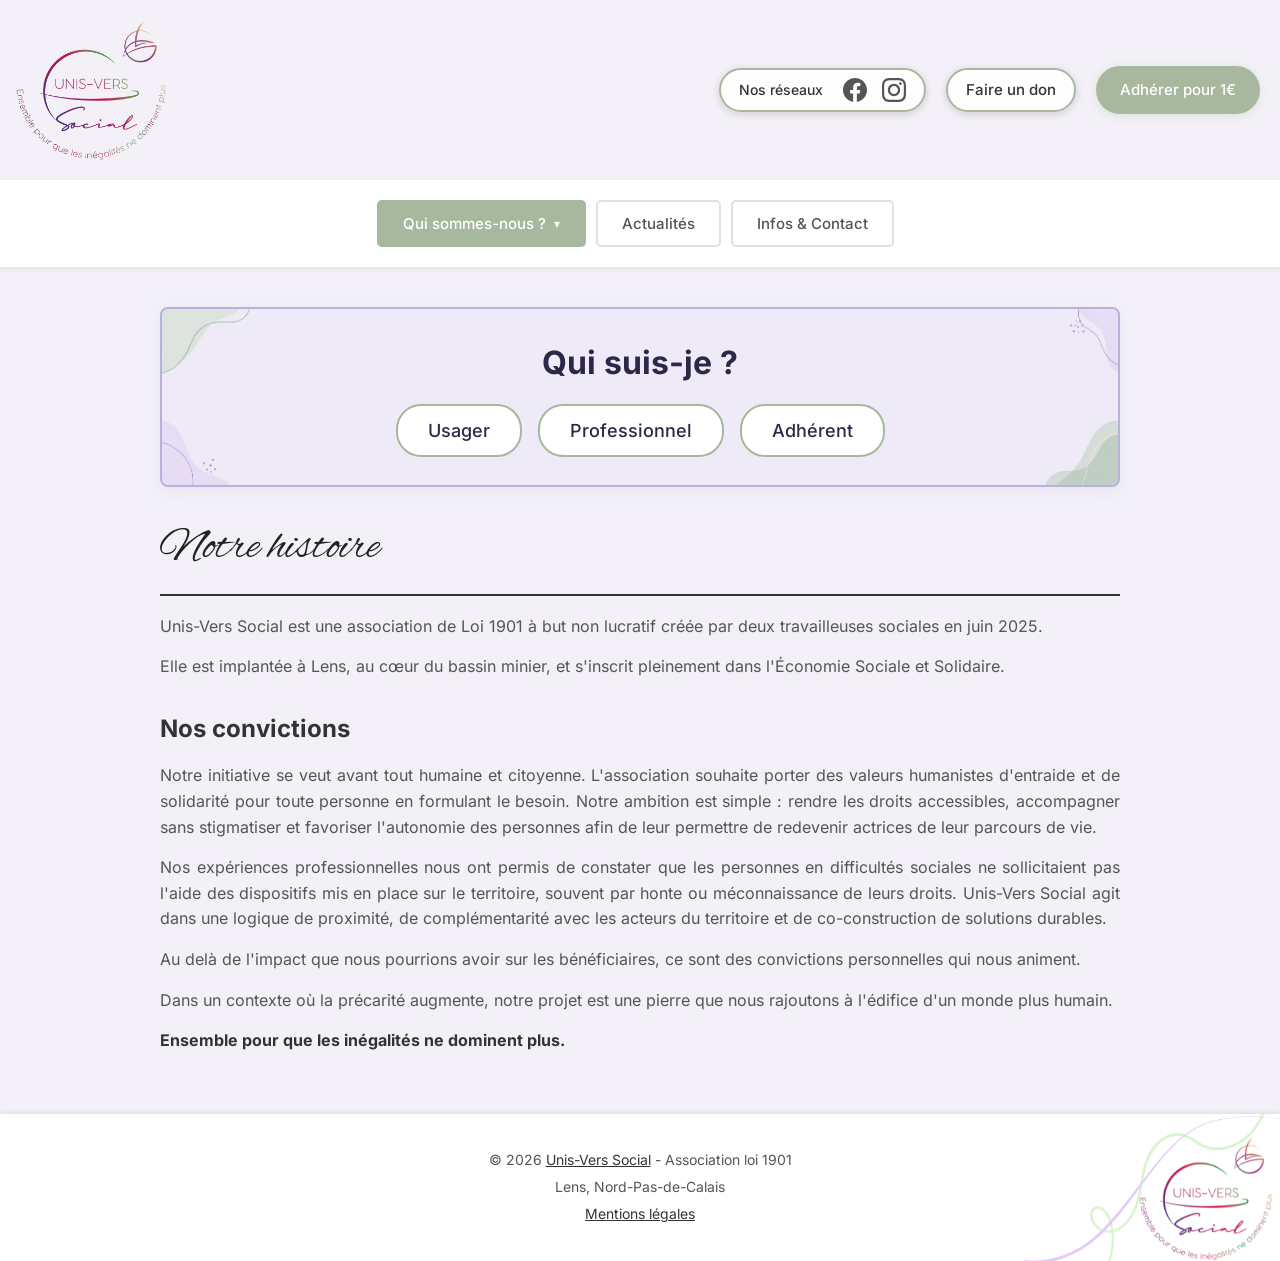
==== commit 293e1fd3: "postit réorganisé" ====
--- a/private/index.html
+++ b/private/index.html
@@ -425,34 +425,50 @@
             <div class="team-grid">
                 <div class="team-card">
                     <div class="team-card-header">
-                        <div class="team-avatar avatar-violet">
-                            <img src="gwen.png" alt="Photo de Gwen" class="team-photo">
+                        <div class="team-photo-col">
+                            <div class="team-avatar">
+                                <img src="gwen.png" alt="Photo de Gwen" class="team-photo">
+                            </div>
+                            <h3 class="team-name-arc">
+                                <svg viewBox="0 0 160 54" focusable="false" aria-hidden="true">
+                                    <path id="arc-gwen" d="M 10 19 Q 80 46 150 19" fill="none"></path>
+                                    <text><textPath href="#arc-gwen" startOffset="50%" text-anchor="middle">Gwen</textPath></text>
+                                </svg>
+                                <span class="sr-only">Gwen</span>
+                            </h3>
                         </div>
-                        <div class="team-info">
-                            <h3 class="team-name">Gwen</h3>
+                        <div class="team-role-col">
                             <p class="team-role">Conseillère en économie sociale et familiale, co-dirigeante de l'association et bénévole.</p>
+                            <div class="team-postit">
+                                <span class="team-postit-pin" aria-hidden="true"></span>
+                                <p class="team-postit-title">Les +</p>
+                                <p>Administratif/juridique, logement, budget, insertion, partenariats</p>
+                            </div>
                         </div>
-                    </div>
-                    <div class="team-postit team-postit-violet">
-                        <span class="team-postit-pin" aria-hidden="true"></span>
-                        <p class="team-postit-title">Nos +</p>
-                        <p>Administratif/juridique, logement, budget, insertion, partenariats</p>
                     </div>
                 </div>
                 <div class="team-card">
                     <div class="team-card-header">
-                        <div class="team-avatar avatar-green">
-                            <img src="lea.png" alt="Photo de Léa" class="team-photo">
+                        <div class="team-photo-col">
+                            <div class="team-avatar">
+                                <img src="lea.png" alt="Photo de Léa" class="team-photo">
+                            </div>
+                            <h3 class="team-name-arc">
+                                <svg viewBox="0 0 160 54" focusable="false" aria-hidden="true">
+                                    <path id="arc-lea" d="M 10 19 Q 80 46 150 19" fill="none"></path>
+                                    <text><textPath href="#arc-lea" startOffset="50%" text-anchor="middle">Léa</textPath></text>
+                                </svg>
+                                <span class="sr-only">Léa</span>
+                            </h3>
                         </div>
-                        <div class="team-info">
-                            <h3 class="team-name">Léa</h3>
+                        <div class="team-role-col">
                             <p class="team-role">Monitrice éducatrice, co-dirigeante de l'association et bénévole.</p>
+                            <div class="team-postit">
+                                <span class="team-postit-pin" aria-hidden="true"></span>
+                                <p class="team-postit-title">Les +</p>
+                                <p>Santé, vieillissement, handicap, logement, budget, finances</p>
+                            </div>
                         </div>
-                    </div>
-                    <div class="team-postit team-postit-green">
-                        <span class="team-postit-pin" aria-hidden="true"></span>
-                        <p class="team-postit-title">Nos +</p>
-                        <p>Santé, vieillissement, handicap, logement, budget, finances</p>
                     </div>
                 </div>
             </div>
@@ -462,34 +478,50 @@
             <div class="team-grid">
                 <div class="team-card">
                     <div class="team-card-header">
-                        <div class="team-avatar team-avatar-placeholder avatar-violet" aria-hidden="true">
-                            <svg viewBox="0 0 100 100" width="72" height="72" fill="currentColor"><circle cx="50" cy="36" r="20"/><path d="M50 62c-24 0-38 14-38 30v4h76v-4c0-16-14-30-38-30z"/></svg>
+                        <div class="team-photo-col">
+                            <div class="team-avatar team-avatar-placeholder" aria-hidden="true">
+                                <svg viewBox="0 0 100 100" width="76" height="76" fill="currentColor"><circle cx="50" cy="36" r="20"/><path d="M50 62c-24 0-38 14-38 30v4h76v-4c0-16-14-30-38-30z"/></svg>
+                            </div>
+                            <h3 class="team-name-arc">
+                                <svg viewBox="0 0 160 54" focusable="false" aria-hidden="true">
+                                    <path id="arc-lucas" d="M 10 19 Q 80 46 150 19" fill="none"></path>
+                                    <text><textPath href="#arc-lucas" startOffset="50%" text-anchor="middle">Lucas</textPath></text>
+                                </svg>
+                                <span class="sr-only">Lucas</span>
+                            </h3>
                         </div>
-                        <div class="team-info">
-                            <h3 class="team-name">Lucas</h3>
+                        <div class="team-role-col">
                             <p class="team-role">Développeur, bénévole de l'association</p>
+                            <div class="team-postit">
+                                <span class="team-postit-pin" aria-hidden="true"></span>
+                                <p class="team-postit-title">Les +</p>
+                                <p>Création et tenue du site internet</p>
+                            </div>
                         </div>
-                    </div>
-                    <div class="team-postit team-postit-violet">
-                        <span class="team-postit-pin" aria-hidden="true"></span>
-                        <p class="team-postit-title">Nos +</p>
-                        <p>Création et tenue du site internet</p>
                     </div>
                 </div>
                 <div class="team-card">
                     <div class="team-card-header">
-                        <div class="team-avatar team-avatar-placeholder avatar-green" aria-hidden="true">
-                            <svg viewBox="0 0 100 100" width="72" height="72" fill="currentColor"><circle cx="50" cy="36" r="20"/><path d="M50 62c-24 0-38 14-38 30v4h76v-4c0-16-14-30-38-30z"/></svg>
+                        <div class="team-photo-col">
+                            <div class="team-avatar team-avatar-placeholder" aria-hidden="true">
+                                <svg viewBox="0 0 100 100" width="76" height="76" fill="currentColor"><circle cx="50" cy="36" r="20"/><path d="M50 62c-24 0-38 14-38 30v4h76v-4c0-16-14-30-38-30z"/></svg>
+                            </div>
+                            <h3 class="team-name-arc">
+                                <svg viewBox="0 0 160 54" focusable="false" aria-hidden="true">
+                                    <path id="arc-salima" d="M 10 19 Q 80 46 150 19" fill="none"></path>
+                                    <text><textPath href="#arc-salima" startOffset="50%" text-anchor="middle">Salima</textPath></text>
+                                </svg>
+                                <span class="sr-only">Salima</span>
+                            </h3>
                         </div>
-                        <div class="team-info">
-                            <h3 class="team-name">Salima</h3>
+                        <div class="team-role-col">
                             <p class="team-role">Comptable, bénévole de l'association</p>
+                            <div class="team-postit">
+                                <span class="team-postit-pin" aria-hidden="true"></span>
+                                <p class="team-postit-title">Les +</p>
+                                <p>Création du site internet, aide à la comptabilité</p>
+                            </div>
                         </div>
-                    </div>
-                    <div class="team-postit team-postit-green">
-                        <span class="team-postit-pin" aria-hidden="true"></span>
-                        <p class="team-postit-title">Nos +</p>
-                        <p>Création du site internet, aide à la comptabilité</p>
                     </div>
                 </div>
             </div>
--- a/private/style.css
+++ b/private/style.css
@@ -1,3 +1,45 @@
+/* Police manuscrite pour les grands titres (licence OFL, libre d'usage) */
+@font-face {
+    font-family: 'Alex Brush';
+    src: url('fonts/AlexBrush.ttf') format('truetype');
+    font-weight: 400;
+    font-style: normal;
+    font-display: swap;
+}
+
+/* Police de corps pour tout le reste du site (licence OFL, libre d'usage) */
+@font-face {
+    font-family: 'Inter';
+    src: url('fonts/Inter-Regular.ttf') format('truetype');
+    font-weight: 400;
+    font-style: normal;
+    font-display: swap;
+}
+
+@font-face {
+    font-family: 'Inter';
+    src: url('fonts/Inter-Medium.ttf') format('truetype');
+    font-weight: 500;
+    font-style: normal;
+    font-display: swap;
+}
+
+@font-face {
+    font-family: 'Inter';
+    src: url('fonts/Inter-SemiBold.ttf') format('truetype');
+    font-weight: 600;
+    font-style: normal;
+    font-display: swap;
+}
+
+@font-face {
+    font-family: 'Inter';
+    src: url('fonts/Inter-Bold.ttf') format('truetype');
+    font-weight: 700;
+    font-style: normal;
+    font-display: swap;
+}
+
 /* ==========================================================================
    Palette centralisée — seul endroit à modifier pour changer les couleurs
    ========================================================================== */
@@ -39,17 +81,32 @@
     box-sizing: border-box;
 }
 
+/* Les éléments de formulaire n'héritent pas de la police du body par défaut */
+button, input, textarea, select {
+    font-family: inherit;
+}
+
 html {
     overflow-x: hidden;
 }
 
 body {
-    font-family: 'Segoe UI', Tahoma, Geneva, Verdana, sans-serif;
+    font-family: 'Inter', 'Segoe UI', Tahoma, Geneva, Verdana, sans-serif;
     line-height: 1.6;
     color: var(--color-text);
     background-color: var(--color-offwhite);
     overflow-x: hidden;
     width: 100%;
+}
+
+/* Contenu réservé aux lecteurs d'écran (ex : nom réel derrière un rendu SVG décoratif) */
+.sr-only {
+    position: absolute;
+    width: 1px;
+    height: 1px;
+    overflow: hidden;
+    clip: rect(0, 0, 0, 0);
+    white-space: nowrap;
 }
 
 /* Bandeau header */
@@ -641,11 +698,13 @@
 }
 
 .content-section h1 {
-    font-size: 26px;
+    font-family: 'Alex Brush', cursive;
+    font-weight: 400;
+    font-size: 46px;
     color: var(--color-text-heading);
-    margin-bottom: 20px;
-    padding-bottom: 10px;
-    border-bottom: 3px solid var(--color-text);
+    margin-bottom: 18px;
+    padding-bottom: 8px;
+    border-bottom: 2px solid var(--color-text);
 }
 
 .content-section h2 {
@@ -757,33 +816,46 @@
     margin: 20px 0 30px;
 }
 
+/* Carte dans le même mauve pâle que l'encart "Qui suis-je ?" */
 .team-card {
     position: relative;
-    background-color: var(--color-white);
-    border: 2px solid var(--color-border);
+    background-color: #EEEAF7;
+    border: 2px solid var(--color-highlight-bg);
     border-radius: 8px;
-    padding: 24px;
+    padding: 20px 22px 20px;
     text-align: left;
 }
 
+/* En-tête : photo + nom dans une colonne à gauche (tirée en débord sur le
+   coin de la carte via des marges négatives), description du rôle à droite. */
 .team-card-header {
     display: flex;
     align-items: flex-start;
     gap: 20px;
-    margin-bottom: 10px;
+}
+
+.team-photo-col {
+    flex: 0 0 auto;
+    width: 160px;
+    margin-top: -34px;
+    margin-left: -34px;
+    display: flex;
+    flex-direction: column;
+    align-items: center;
 }
 
 .team-avatar {
-    width: 190px;
-    height: 190px;
+    width: 160px;
+    height: 160px;
     flex-shrink: 0;
     border-radius: 50%;
     display: flex;
     align-items: center;
     justify-content: center;
-    background-color: var(--color-offwhite);
-    border: 3px solid var(--color-border);
-    color: var(--color-text-muted);
+    background-color: var(--color-white);
+    border: 4px solid var(--color-white);
+    box-shadow: 0 8px 16px rgba(46, 39, 72, 0.25);
+    color: var(--color-secondary);
 }
 
 .team-photo {
@@ -794,30 +866,32 @@
     display: block;
 }
 
-.team-avatar.avatar-violet {
-    border-color: var(--color-secondary);
-    background-color: var(--color-secondary-tint);
-    color: var(--color-secondary);
-}
-
-.team-avatar.avatar-green {
-    border-color: var(--color-primary);
-    background-color: var(--color-primary-tint);
-    color: var(--color-primary);
-}
-
-.team-info {
-    padding-top: 6px;
-}
-
-.team-name {
-    font-size: 26px;
+.team-name-arc {
+    width: 160px;
+    height: 54px;
+    margin: 8px 0 0;
+}
+
+.team-name-arc svg {
+    width: 100%;
+    height: 100%;
+    overflow: visible;
+}
+
+.team-name-arc text {
+    font-size: 22px;
     font-weight: 700;
-    color: var(--color-text-heading);
-    margin-bottom: 10px;
+    fill: var(--color-highlight-text);
+    font-family: inherit;
+}
+
+.team-role-col {
+    flex: 1;
+    min-width: 0;
 }
 
 .content-section .team-role {
+    margin-top: 14px;
     color: var(--color-text);
     text-align: left;
     font-size: 16px;
@@ -825,21 +899,24 @@
     margin-bottom: 0;
 }
 
-/* Post-it "Nos +" tenu par une punaise : ancré dans le flux normal avec un
-   margin-top positif (toujours sous le texte de rôle, quelle que soit sa
-   longueur — donc jamais de chevauchement), puis tiré vers le coin bas-droit
+/* Post-it "Les +" tenu par une punaise : ancré dans le flux normal avec un
+   margin-top positif (toujours sous le contenu de l'en-tête, quelle que soit
+   sa hauteur — donc jamais de chevauchement), puis tiré vers le coin bas-droit
    via des marges négatives calibrées sur le padding de la carte, pour qu'il
    déborde réellement par-dessus le bord de la carte sans jamais mordre le
-   texte ni dépasser la marge de page disponible. */
+   texte ni dépasser la marge de page disponible. Toujours dans le même vert
+   pâle, pour tous les membres. */
 .team-postit {
     width: fit-content;
-    max-width: 230px;
-    margin: 14px -36px -36px auto;
-    padding: 18px 14px 12px;
+    max-width: 320px;
+    margin: 14px -34px -32px auto;
+    padding: 26px 22px 20px;
     border-radius: 4px;
-    box-shadow: 0 6px 14px rgba(0, 0, 0, 0.18);
+    box-shadow: 0 8px 18px rgba(0, 0, 0, 0.2);
     position: relative;
     transform: rotate(-2deg);
+    background-color: var(--color-primary-tint);
+    color: var(--color-text);
 }
 
 .team-card:nth-child(2n) .team-postit {
@@ -848,35 +925,26 @@
 
 .team-postit-pin {
     position: absolute;
-    top: -7px;
+    top: -9px;
     left: 50%;
     transform: translateX(-50%);
-    width: 14px;
-    height: 14px;
+    width: 18px;
+    height: 18px;
     border-radius: 50%;
     background: radial-gradient(circle at 30% 30%, #e8877a, #b0392a);
     box-shadow: 0 2px 3px rgba(0, 0, 0, 0.35);
 }
 
 .team-postit-title {
+    font-size: 22px;
     font-weight: 700;
-    margin-bottom: 6px;
+    margin-bottom: 10px;
 }
 
 .team-postit p {
-    font-size: 14px;
+    font-size: 18px;
     margin-bottom: 0;
     text-align: center;
-}
-
-.team-postit-violet {
-    background-color: var(--color-highlight-bg-soft);
-    color: var(--color-highlight-text);
-}
-
-.team-postit-green {
-    background-color: var(--color-primary-tint);
-    color: var(--color-text);
 }
 
 /* Nos services & missions : cartes individuel / collectif */
@@ -1275,7 +1343,7 @@
     }
 
     .content-section h1 {
-        font-size: 24px;
+        font-size: 36px;
         margin-top: 10px;
     }
 
@@ -1323,16 +1391,7 @@
     }
 
     .team-card {
-        padding: 20px;
-    }
-
-    .team-avatar {
-        width: 140px;
-        height: 140px;
-    }
-
-    .team-name {
-        font-size: 22px;
+        padding: 18px 18px 18px;
     }
 
     .team-role {
@@ -1340,8 +1399,8 @@
     }
 
     .team-postit {
-        max-width: 200px;
-        margin: 12px -28px -28px auto;
+        max-width: 240px;
+        margin: 12px -26px -26px auto;
     }
 
     .team-card:nth-child(2n) .team-postit {
@@ -1376,31 +1435,43 @@
 
 @media (max-width: 480px) {
     .team-card {
-        padding: 18px 16px;
+        padding: 16px 14px 16px;
     }
 
     .team-card-header {
-        gap: 14px;
+        gap: 12px;
+    }
+
+    .team-photo-col {
+        width: 108px;
+        margin-top: -20px;
+        margin-left: -20px;
     }
 
     .team-avatar {
-        width: 100px;
-        height: 100px;
-    }
-
-    .team-name {
-        font-size: 19px;
-        margin-bottom: 6px;
+        width: 108px;
+        height: 108px;
+    }
+
+    .team-name-arc {
+        width: 108px;
+        height: 42px;
+        margin-top: 4px;
+    }
+
+    .team-name-arc text {
+        font-size: 17px;
     }
 
     .team-role {
         font-size: 14px;
+        margin-top: 4px;
     }
 
     .team-postit {
-        max-width: 170px;
-        padding: 14px 12px 10px;
-        margin: 10px -22px -24px auto;
+        max-width: 180px;
+        padding: 16px 14px 12px;
+        margin: 10px -24px -22px auto;
     }
 
     .header-banner {
@@ -1458,7 +1529,7 @@
     }
 
     .content-section h1 {
-        font-size: 22px;
+        font-size: 30px;
         margin-top: 8px;
     }
 
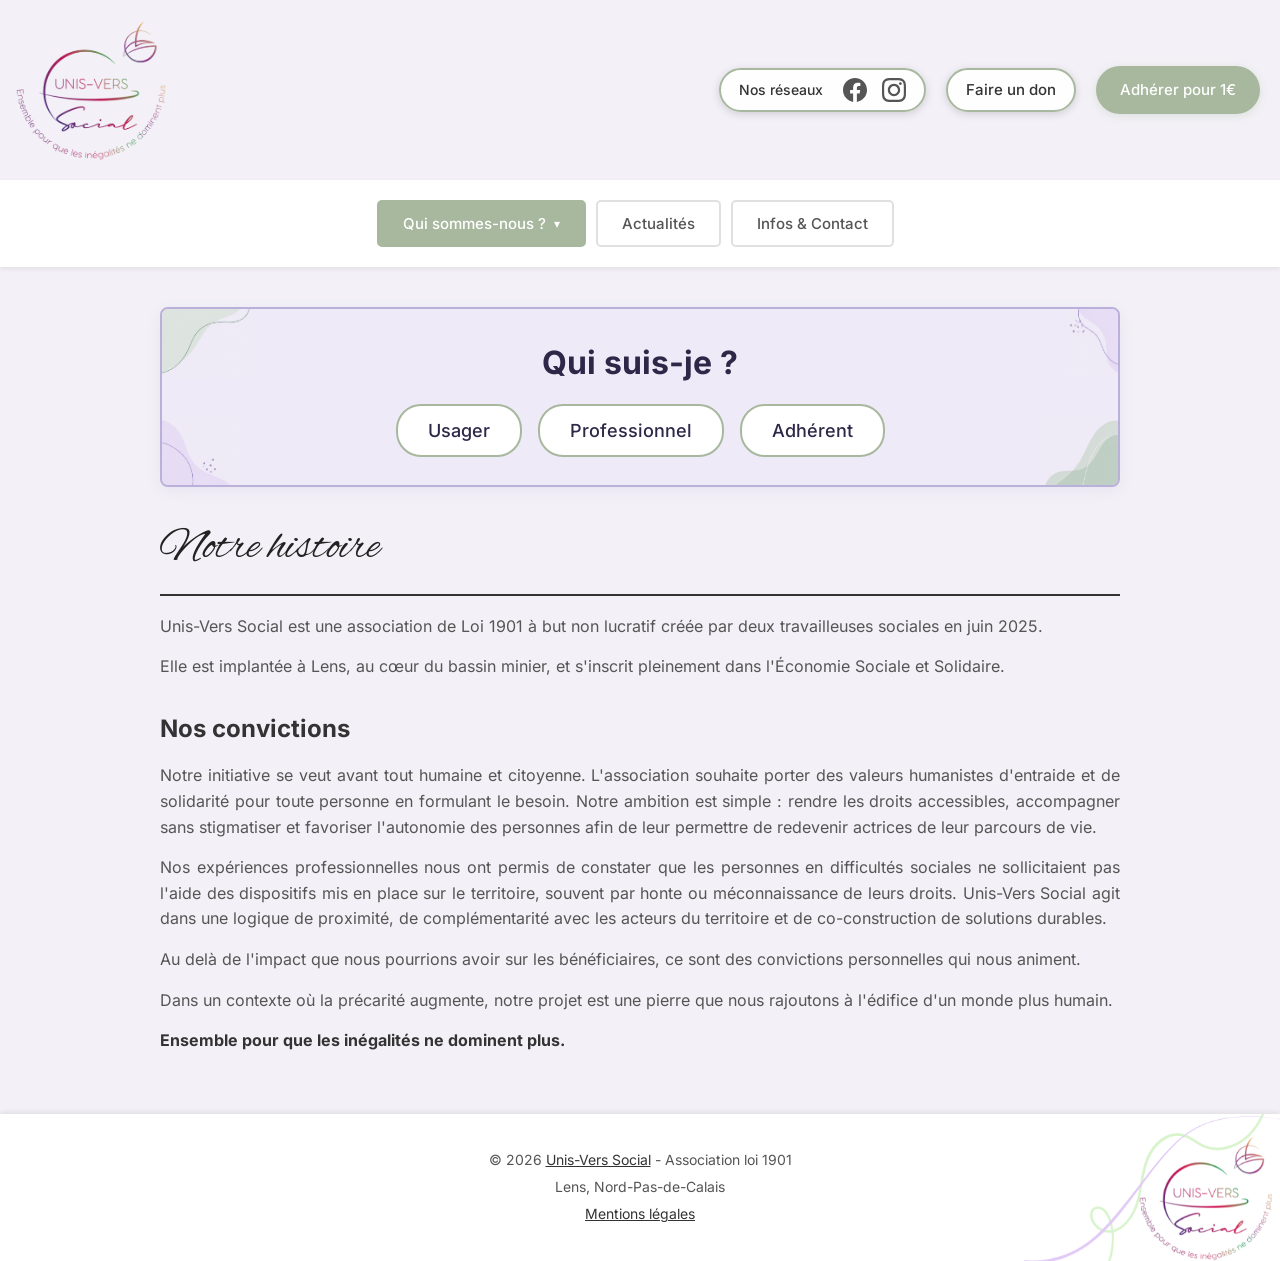
==== commit e7f8aaf0: "ajout d'images aux coins des encarts de membres d'équipe" ====
--- a/private/index.html
+++ b/private/index.html
@@ -424,6 +424,10 @@
             <p>L'association est portée par un duo complémentaire de professionnelles engagées :</p>
             <div class="team-grid">
                 <div class="team-card">
+                    <div class="team-card-corners team-card-corners-a" aria-hidden="true">
+                        <span class="team-corner-bl"></span>
+                        <span class="team-corner-tr"></span>
+                    </div>
                     <div class="team-card-header">
                         <div class="team-photo-col">
                             <div class="team-avatar">
@@ -440,7 +444,7 @@
                         <div class="team-role-col">
                             <p class="team-role">Conseillère en économie sociale et familiale, co-dirigeante de l'association et bénévole.</p>
                             <div class="team-postit">
-                                <span class="team-postit-pin" aria-hidden="true"></span>
+                                <img src="pin.png" alt="" class="team-postit-pin" aria-hidden="true">
                                 <p class="team-postit-title">Les +</p>
                                 <p>Administratif/juridique, logement, budget, insertion, partenariats</p>
                             </div>
@@ -448,6 +452,10 @@
                     </div>
                 </div>
                 <div class="team-card">
+                    <div class="team-card-corners team-card-corners-b" aria-hidden="true">
+                        <span class="team-corner-bl"></span>
+                        <span class="team-corner-tr"></span>
+                    </div>
                     <div class="team-card-header">
                         <div class="team-photo-col">
                             <div class="team-avatar">
@@ -464,7 +472,7 @@
                         <div class="team-role-col">
                             <p class="team-role">Monitrice éducatrice, co-dirigeante de l'association et bénévole.</p>
                             <div class="team-postit">
-                                <span class="team-postit-pin" aria-hidden="true"></span>
+                                <img src="pin.png" alt="" class="team-postit-pin" aria-hidden="true">
                                 <p class="team-postit-title">Les +</p>
                                 <p>Santé, vieillissement, handicap, logement, budget, finances</p>
                             </div>
@@ -477,6 +485,10 @@
             <p><strong>Les bénévoles</strong>, au cœur de notre action, partagent nos valeurs de solidarité et de bienveillance. Ils contribuent activement à la vie de l'association et à la lutte contre les difficultés du quotidien.</p>
             <div class="team-grid">
                 <div class="team-card">
+                    <div class="team-card-corners team-card-corners-a" aria-hidden="true">
+                        <span class="team-corner-bl"></span>
+                        <span class="team-corner-tr"></span>
+                    </div>
                     <div class="team-card-header">
                         <div class="team-photo-col">
                             <div class="team-avatar team-avatar-placeholder" aria-hidden="true">
@@ -493,7 +505,7 @@
                         <div class="team-role-col">
                             <p class="team-role">Développeur, bénévole de l'association</p>
                             <div class="team-postit">
-                                <span class="team-postit-pin" aria-hidden="true"></span>
+                                <img src="pin.png" alt="" class="team-postit-pin" aria-hidden="true">
                                 <p class="team-postit-title">Les +</p>
                                 <p>Création et tenue du site internet</p>
                             </div>
@@ -501,6 +513,10 @@
                     </div>
                 </div>
                 <div class="team-card">
+                    <div class="team-card-corners team-card-corners-b" aria-hidden="true">
+                        <span class="team-corner-bl"></span>
+                        <span class="team-corner-tr"></span>
+                    </div>
                     <div class="team-card-header">
                         <div class="team-photo-col">
                             <div class="team-avatar team-avatar-placeholder" aria-hidden="true">
@@ -517,7 +533,7 @@
                         <div class="team-role-col">
                             <p class="team-role">Comptable, bénévole de l'association</p>
                             <div class="team-postit">
-                                <span class="team-postit-pin" aria-hidden="true"></span>
+                                <img src="pin.png" alt="" class="team-postit-pin" aria-hidden="true">
                                 <p class="team-postit-title">Les +</p>
                                 <p>Création du site internet, aide à la comptabilité</p>
                             </div>
--- a/private/style.css
+++ b/private/style.css
@@ -1,7 +1,8 @@
 /* Police manuscrite pour les grands titres (licence OFL, libre d'usage) */
 @font-face {
     font-family: 'Alex Brush';
-    src: url('fonts/AlexBrush.ttf') format('truetype');
+    src: url('fonts/AlexBrush.woff2') format('woff2'),
+         url('fonts/AlexBrush.ttf') format('truetype');
     font-weight: 400;
     font-style: normal;
     font-display: swap;
@@ -10,7 +11,8 @@
 /* Police de corps pour tout le reste du site (licence OFL, libre d'usage) */
 @font-face {
     font-family: 'Inter';
-    src: url('fonts/Inter-Regular.ttf') format('truetype');
+    src: url('fonts/Inter-Regular.woff2') format('woff2'),
+         url('fonts/Inter-Regular.ttf') format('truetype');
     font-weight: 400;
     font-style: normal;
     font-display: swap;
@@ -18,7 +20,8 @@
 
 @font-face {
     font-family: 'Inter';
-    src: url('fonts/Inter-Medium.ttf') format('truetype');
+    src: url('fonts/Inter-Medium.woff2') format('woff2'),
+         url('fonts/Inter-Medium.ttf') format('truetype');
     font-weight: 500;
     font-style: normal;
     font-display: swap;
@@ -26,7 +29,8 @@
 
 @font-face {
     font-family: 'Inter';
-    src: url('fonts/Inter-SemiBold.ttf') format('truetype');
+    src: url('fonts/Inter-SemiBold.woff2') format('woff2'),
+         url('fonts/Inter-SemiBold.ttf') format('truetype');
     font-weight: 600;
     font-style: normal;
     font-display: swap;
@@ -34,7 +38,8 @@
 
 @font-face {
     font-family: 'Inter';
-    src: url('fonts/Inter-Bold.ttf') format('truetype');
+    src: url('fonts/Inter-Bold.woff2') format('woff2'),
+         url('fonts/Inter-Bold.ttf') format('truetype');
     font-weight: 700;
     font-style: normal;
     font-display: swap;
@@ -560,6 +565,57 @@
     background-position: bottom right;
 }
 
+/* Nos équipes : mêmes illustrations de coin que l'encart "Qui suis-je ?",
+   replacées différemment selon la personne (voir HTML pour la répartition). */
+.team-card-corners {
+    position: absolute;
+    inset: 0;
+    pointer-events: none;
+    z-index: -1;
+}
+
+.team-card-corners span {
+    position: absolute;
+    width: 40%;
+    height: 40%;
+    background-repeat: no-repeat;
+    background-size: contain;
+}
+
+.team-card-corners .team-corner-bl {
+    bottom: 0;
+    left: 0;
+    background-position: bottom left;
+}
+
+.team-card-corners .team-corner-tr {
+    top: 0;
+    right: 0;
+    background-position: top right;
+}
+
+.team-card-corners-a .team-corner-bl {
+    background-image: url('top-left.png');
+    /* Cette image est conçue pour un coin haut : miroir vertical pour que
+       sa masse colorée colle bien au coin bas où elle est replacée ici. */
+    transform: scaleY(-1);
+}
+
+.team-card-corners-a .team-corner-tr {
+    background-image: url('top-right.png');
+}
+
+.team-card-corners-b .team-corner-bl {
+    background-image: url('bottom-left.png');
+}
+
+.team-card-corners-b .team-corner-tr {
+    background-image: url('bottom-right.png');
+    /* Cette image est conçue pour un coin bas : miroir vertical pour que
+       sa masse colorée colle bien au coin haut où elle est replacée ici. */
+    transform: scaleY(-1);
+}
+
 .profile-selector.profile-selector-hidden {
     display: none;
 }
@@ -819,6 +875,7 @@
 /* Carte dans le même mauve pâle que l'encart "Qui suis-je ?" */
 .team-card {
     position: relative;
+    z-index: 0;
     background-color: #EEEAF7;
     border: 2px solid var(--color-highlight-bg);
     border-radius: 8px;
@@ -925,14 +982,12 @@
 
 .team-postit-pin {
     position: absolute;
-    top: -9px;
+    top: -16px;
     left: 50%;
     transform: translateX(-50%);
-    width: 18px;
-    height: 18px;
-    border-radius: 50%;
-    background: radial-gradient(circle at 30% 30%, #e8877a, #b0392a);
-    box-shadow: 0 2px 3px rgba(0, 0, 0, 0.35);
+    width: 32px;
+    height: auto;
+    filter: none;
 }
 
 .team-postit-title {
@@ -1460,7 +1515,10 @@
     }
 
     .team-name-arc text {
-        font-size: 17px;
+        /* Le SVG garde un viewBox de 160 alors que son conteneur fait 108px ;
+           on compense l'échelle (108/160 ≈ 0,675) pour un rendu visuel réel
+           d'environ 18px, sinon le nom apparaît minuscule. */
+        font-size: 27px;
     }
 
     .team-role {
